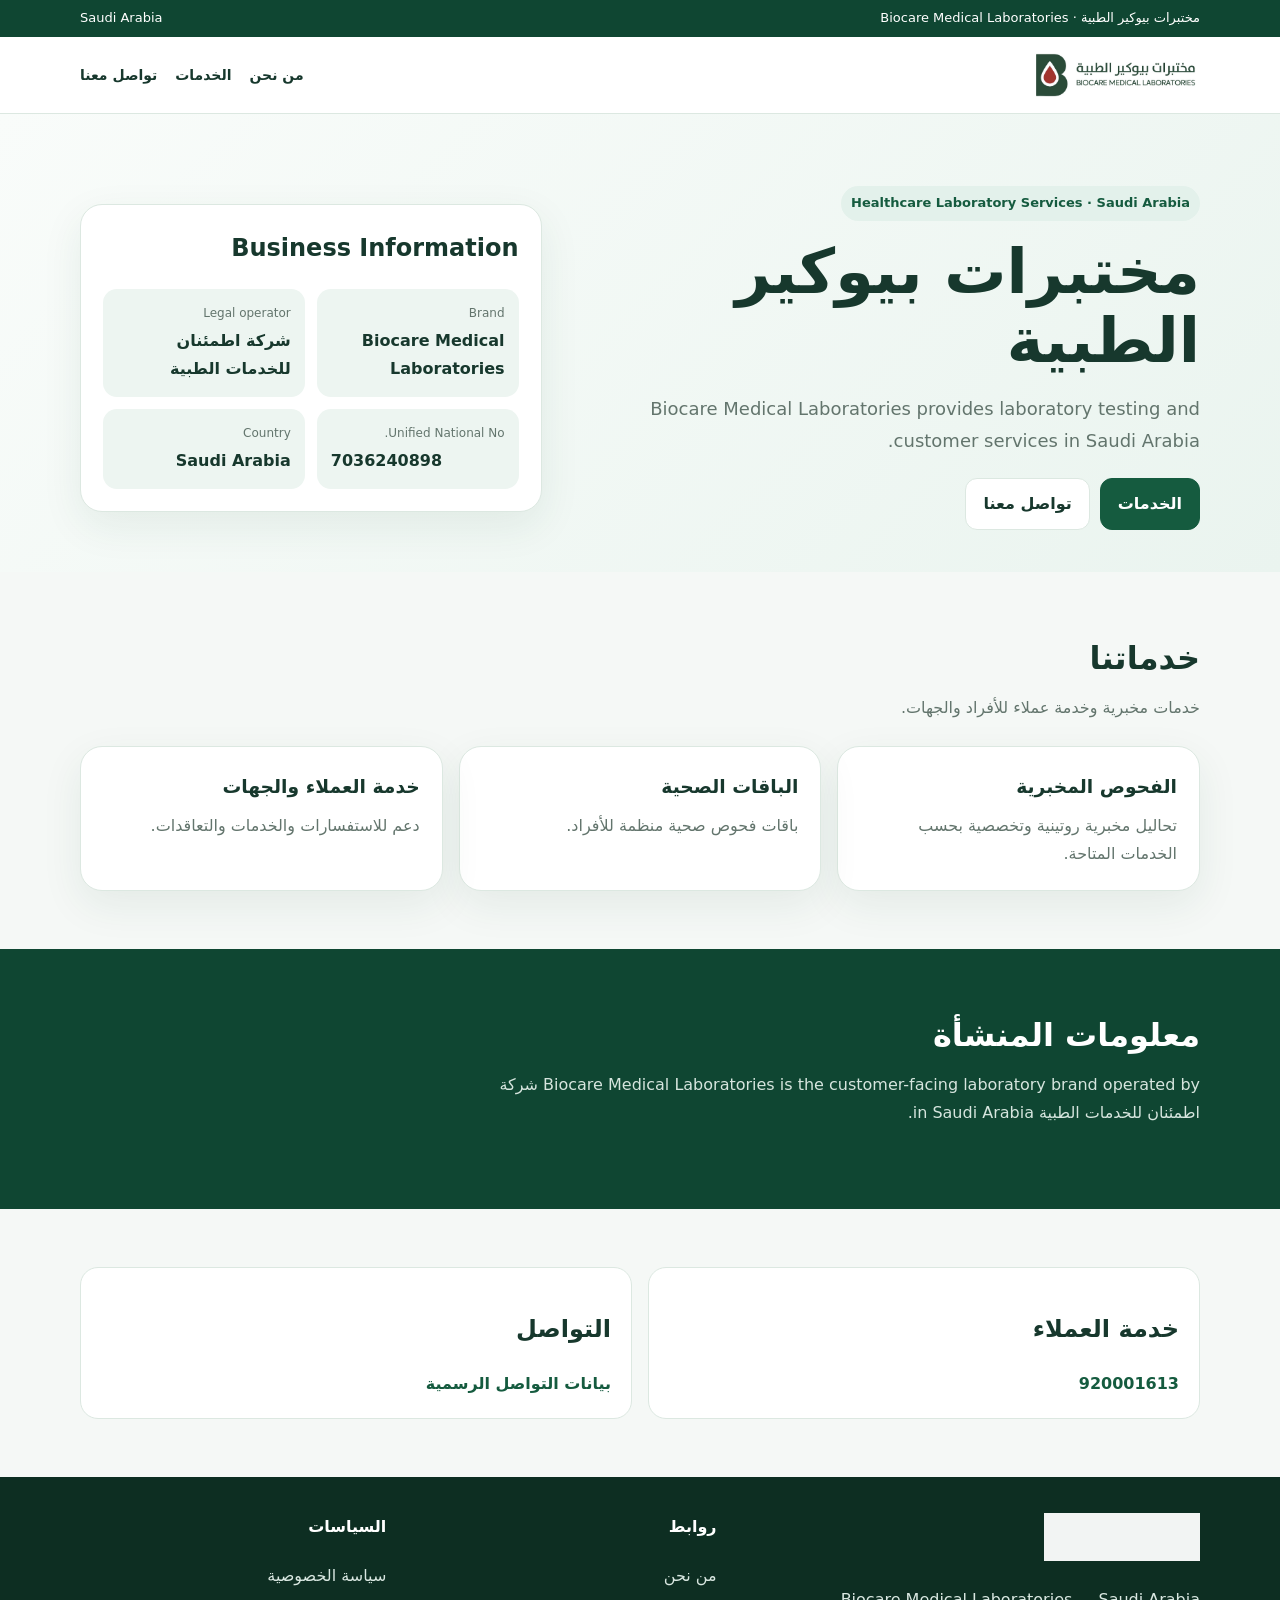
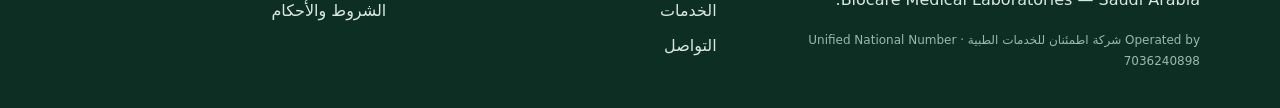
==== index.html @ c6214e81 "chore(web): simplify temporary TikTok verification site" ====
<!doctype html><html lang="ar" dir="rtl"><head><meta charset="utf-8"><meta name="viewport" content="width=device-width,initial-scale=1"><meta name="theme-color" content="#155b3f"><meta name="description" content="الموقع الرسمي لمختبرات بيوكير الطبية في المملكة العربية السعودية."><link rel="icon" type="image/png" sizes="192x192" href="icon-192.png"><link rel="stylesheet" href="corporate.css?v=2"><title>مختبرات بيوكير الطبية | Biocare Medical Laboratories</title></head><body><div class="topbar"><div class="wrap"><span>مختبرات بيوكير الطبية · Biocare Medical Laboratories</span><span>Saudi Arabia</span></div></div>
<header><div class="wrap nav"><a class="brand" href="index.html"><img src="logo-full.png" alt="مختبرات بيوكير الطبية"></a><nav class="links" aria-label="التنقل الرئيسي"><a href="about.html">من نحن</a><a href="services.html">الخدمات</a><a href="contact.html">تواصل معنا</a></nav></div></header>
<main>
<section class="hero"><div class="wrap hero-grid"><div><span class="eyebrow">Healthcare Laboratory Services · Saudi Arabia</span><h1>مختبرات بيوكير الطبية</h1><p>Biocare Medical Laboratories provides laboratory testing and customer services in Saudi Arabia.</p><div style="display:flex;gap:10px;flex-wrap:wrap;margin-top:22px"><a class="btn primary" href="services.html">الخدمات</a><a class="btn" href="contact.html">تواصل معنا</a></div></div>
<aside class="hero-card"><h2>Business Information</h2><div class="facts"><div class="fact"><span>Brand</span><b>Biocare Medical Laboratories</b></div><div class="fact"><span>Legal operator</span><b>شركة اطمئنان للخدمات الطبية</b></div><div class="fact"><span>Unified National No.</span><b dir="ltr">7036240898</b></div><div class="fact"><span>Country</span><b>Saudi Arabia</b></div></div></aside></div></section>
<section><div class="wrap"><div class="section-head"><h2>خدماتنا</h2><p>خدمات مخبرية وخدمة عملاء للأفراد والجهات.</p></div><div class="grid"><article class="card"><h3>الفحوص المخبرية</h3><p>تحاليل مخبرية روتينية وتخصصية بحسب الخدمات المتاحة.</p></article><article class="card"><h3>الباقات الصحية</h3><p>باقات فحوص صحية منظمة للأفراد.</p></article><article class="card"><h3>خدمة العملاء والجهات</h3><p>دعم للاستفسارات والخدمات والتعاقدات.</p></article></div></div></section>
<section class="legal"><div class="wrap"><div class="section-head"><h2>معلومات المنشأة</h2><p>Biocare Medical Laboratories is the customer-facing laboratory brand operated by شركة اطمئنان للخدمات الطبية in Saudi Arabia.</p></div></div></section>
<section><div class="wrap contact-grid"><div class="contact-box"><h2>خدمة العملاء</h2><a href="tel:920001613" dir="ltr">920001613</a></div><div class="contact-box"><h2>التواصل</h2><a href="contact.html">بيانات التواصل الرسمية</a></div></div></section>
</main><footer><div class="wrap footer-grid"><div><img src="logo-full.png" alt="Biocare" style="height:48px;filter:brightness(0) invert(1);opacity:.95"><p>Biocare Medical Laboratories — Saudi Arabia.</p><div class="small">Operated by شركة اطمئنان للخدمات الطبية · Unified National Number 7036240898</div></div><div><h4>روابط</h4><a href="about.html">من نحن</a><a href="services.html">الخدمات</a><a href="contact.html">التواصل</a></div><div><h4>السياسات</h4><a href="privacy.html">سياسة الخصوصية</a><a href="terms.html">الشروط والأحكام</a></div></div></footer></body></html>
---- corporate.css ----
:root{--green:#155b3f;--green2:#0f4632;--red:#c6282e;--ink:#17382d;--muted:#63756d;--bg:#f5f8f6;--line:#dce8e1;--soft:#edf5f1;--white:#fff;--shadow:0 14px 42px rgba(20,72,53,.08)}
*{box-sizing:border-box}html{scroll-behavior:smooth}body{margin:0;background:var(--bg);color:var(--ink);font-family:system-ui,-apple-system,"SF Arabic","Segoe UI",Arial,sans-serif;line-height:1.75}a{color:inherit}img{max-width:100%}
.wrap{width:min(1120px,calc(100% - 32px));margin:auto}.topbar{background:var(--green2);color:#fff;font-size:13px}.topbar .wrap{display:flex;justify-content:space-between;gap:18px;align-items:center;padding:7px 0}.topbar a{text-decoration:none}
header{position:sticky;top:0;z-index:20;background:rgba(255,255,255,.97);backdrop-filter:blur(12px);border-bottom:1px solid var(--line)}.nav{display:flex;align-items:center;gap:22px;min-height:76px}.brand{display:flex;align-items:center;gap:12px;text-decoration:none;margin-left:auto}.brand img{height:52px;width:auto}.links{display:flex;gap:18px;align-items:center}.links a{text-decoration:none;font-weight:700;font-size:14px}.cta,.btn{display:inline-flex;align-items:center;justify-content:center;gap:8px;border-radius:12px;padding:11px 17px;text-decoration:none;font-weight:800;border:1px solid var(--line);background:#fff}.cta,.btn.primary{background:var(--green);color:#fff;border-color:var(--green)}.btn.light{background:var(--soft);border-color:transparent;color:var(--green)}
.hero{padding:72px 0 42px;background:linear-gradient(135deg,#f9fcfa 0%,#eaf4ef 100%)}.hero-grid{display:grid;grid-template-columns:1.15fr .85fr;gap:34px;align-items:center}.eyebrow{display:inline-block;background:#e3f1eb;color:var(--green);padding:6px 10px;border-radius:999px;font-size:13px;font-weight:900}.hero h1{font-size:clamp(34px,5vw,62px);line-height:1.12;margin:16px 0}.hero p{font-size:18px;color:var(--muted);max-width:700px}.hero-card,.card{background:#fff;border:1px solid var(--line);border-radius:22px;padding:22px;box-shadow:var(--shadow)}.hero-card h2{margin-top:0}.facts{display:grid;grid-template-columns:1fr 1fr;gap:12px}.fact{background:var(--soft);border-radius:14px;padding:14px}.fact span{display:block;color:var(--muted);font-size:12px}.fact b{display:block;margin-top:3px}
section{padding:58px 0}.section-head{max-width:720px;margin-bottom:24px}.section-head h2{font-size:32px;margin:0 0 8px}.section-head p{color:var(--muted);margin:0}.grid{display:grid;grid-template-columns:repeat(3,1fr);gap:16px}.card h3{margin:2px 0 8px}.card p{margin:0;color:var(--muted)}.icon{width:42px;height:42px;border-radius:12px;background:var(--soft);display:grid;place-items:center;color:var(--green);font-weight:900;margin-bottom:12px}
.branch-grid{display:grid;grid-template-columns:repeat(2,1fr);gap:14px}.branch{background:#fff;border:1px solid var(--line);border-radius:16px;padding:18px}.branch h3{margin:0 0 4px}.branch p{margin:0;color:var(--muted)}.notice{background:#fff7e8;border:1px solid #efdfba;border-radius:16px;padding:15px}
.legal{background:var(--green2);color:#fff}.legal .card{box-shadow:none}.legal .section-head p{color:#d6e5de}.legal-grid{display:grid;grid-template-columns:1fr 1fr;gap:18px}.legal-card{background:rgba(255,255,255,.08);border:1px solid rgba(255,255,255,.18);border-radius:18px;padding:20px}.legal-card span{display:block;color:#cce0d7;font-size:13px}.legal-card b{font-size:18px}
footer{background:#0d2e22;color:#d9e7e1;padding:36px 0}.footer-grid{display:grid;grid-template-columns:1.2fr .8fr .8fr;gap:24px}.footer-grid h4{color:#fff;margin-top:0}.footer-grid a{display:block;color:#d9e7e1;text-decoration:none;margin:7px 0}.small{font-size:12px;color:#9db8ad}.page-hero{padding:50px 0 28px;background:#eef6f2}.page-hero h1{margin:0 0 10px;font-size:40px}.content{max-width:860px}.content h2{margin-top:34px}.content p,.content li{color:#435b51}.contact-grid{display:grid;grid-template-columns:1fr 1fr;gap:16px}.contact-box{background:#fff;border:1px solid var(--line);border-radius:18px;padding:20px}.contact-box a{text-decoration:none;font-weight:800;color:var(--green)}
@media(max-width:820px){.links{display:none}.nav{min-height:68px}.brand img{height:44px}.hero{padding-top:42px}.hero-grid,.legal-grid,.footer-grid,.contact-grid{grid-template-columns:1fr}.grid{grid-template-columns:1fr}.branch-grid{grid-template-columns:1fr}.facts{grid-template-columns:1fr 1fr}.topbar .wrap{display:block;text-align:center}.topbar .wrap span:last-child{display:none}}
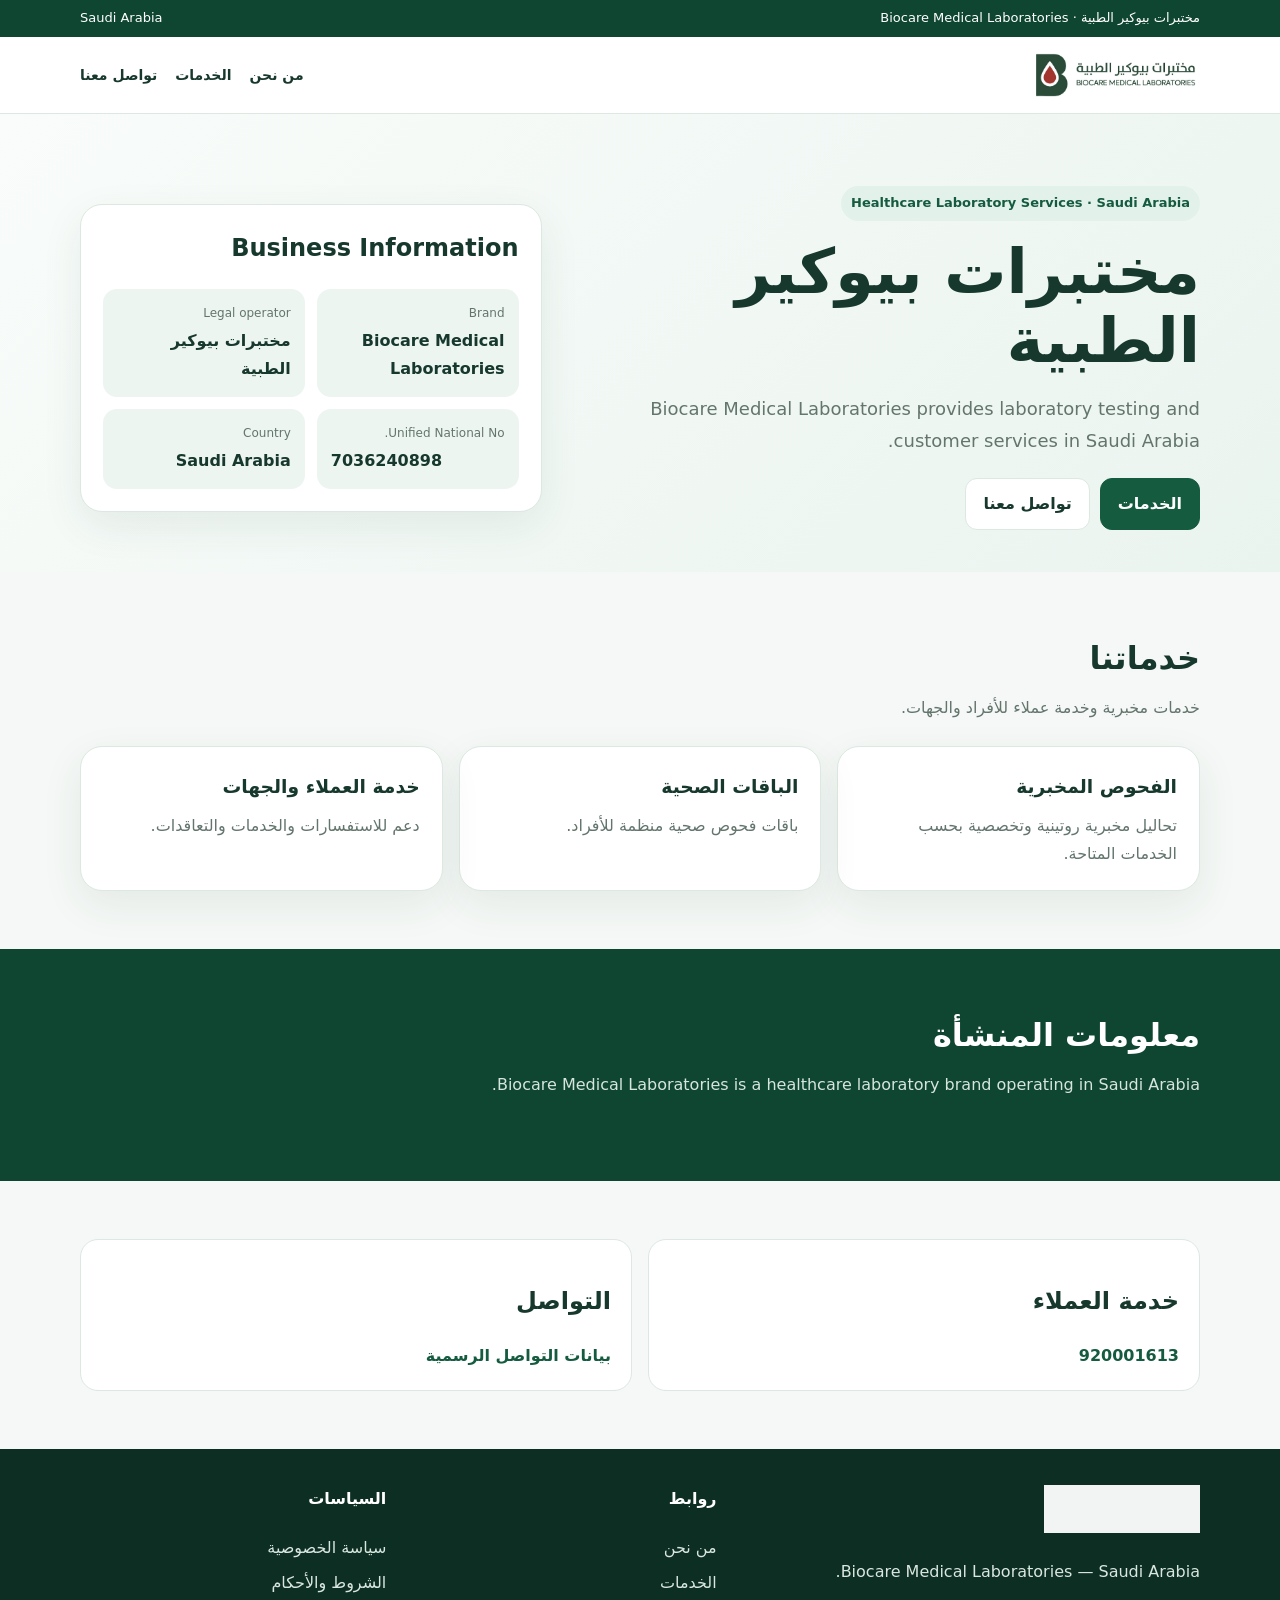
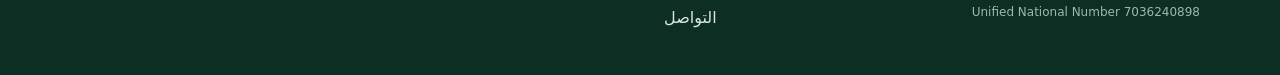
==== commit 179e4605: "chore(web): remove parent company name from index.html" ====
--- a/index.html
+++ b/index.html
@@ -2,8 +2,8 @@
 <header><div class="wrap nav"><a class="brand" href="index.html"><img src="logo-full.png" alt="مختبرات بيوكير الطبية"></a><nav class="links" aria-label="التنقل الرئيسي"><a href="about.html">من نحن</a><a href="services.html">الخدمات</a><a href="contact.html">تواصل معنا</a></nav></div></header>
 <main>
 <section class="hero"><div class="wrap hero-grid"><div><span class="eyebrow">Healthcare Laboratory Services · Saudi Arabia</span><h1>مختبرات بيوكير الطبية</h1><p>Biocare Medical Laboratories provides laboratory testing and customer services in Saudi Arabia.</p><div style="display:flex;gap:10px;flex-wrap:wrap;margin-top:22px"><a class="btn primary" href="services.html">الخدمات</a><a class="btn" href="contact.html">تواصل معنا</a></div></div>
-<aside class="hero-card"><h2>Business Information</h2><div class="facts"><div class="fact"><span>Brand</span><b>Biocare Medical Laboratories</b></div><div class="fact"><span>Legal operator</span><b>شركة اطمئنان للخدمات الطبية</b></div><div class="fact"><span>Unified National No.</span><b dir="ltr">7036240898</b></div><div class="fact"><span>Country</span><b>Saudi Arabia</b></div></div></aside></div></section>
+<aside class="hero-card"><h2>Business Information</h2><div class="facts"><div class="fact"><span>Brand</span><b>Biocare Medical Laboratories</b></div><div class="fact"><span>Legal operator</span><b>مختبرات بيوكير الطبية</b></div><div class="fact"><span>Unified National No.</span><b dir="ltr">7036240898</b></div><div class="fact"><span>Country</span><b>Saudi Arabia</b></div></div></aside></div></section>
 <section><div class="wrap"><div class="section-head"><h2>خدماتنا</h2><p>خدمات مخبرية وخدمة عملاء للأفراد والجهات.</p></div><div class="grid"><article class="card"><h3>الفحوص المخبرية</h3><p>تحاليل مخبرية روتينية وتخصصية بحسب الخدمات المتاحة.</p></article><article class="card"><h3>الباقات الصحية</h3><p>باقات فحوص صحية منظمة للأفراد.</p></article><article class="card"><h3>خدمة العملاء والجهات</h3><p>دعم للاستفسارات والخدمات والتعاقدات.</p></article></div></div></section>
-<section class="legal"><div class="wrap"><div class="section-head"><h2>معلومات المنشأة</h2><p>Biocare Medical Laboratories is the customer-facing laboratory brand operated by شركة اطمئنان للخدمات الطبية in Saudi Arabia.</p></div></div></section>
+<section class="legal"><div class="wrap"><div class="section-head"><h2>معلومات المنشأة</h2><p>Biocare Medical Laboratories is a healthcare laboratory brand operating in Saudi Arabia.</p></div></div></section>
 <section><div class="wrap contact-grid"><div class="contact-box"><h2>خدمة العملاء</h2><a href="tel:920001613" dir="ltr">920001613</a></div><div class="contact-box"><h2>التواصل</h2><a href="contact.html">بيانات التواصل الرسمية</a></div></div></section>
-</main><footer><div class="wrap footer-grid"><div><img src="logo-full.png" alt="Biocare" style="height:48px;filter:brightness(0) invert(1);opacity:.95"><p>Biocare Medical Laboratories — Saudi Arabia.</p><div class="small">Operated by شركة اطمئنان للخدمات الطبية · Unified National Number 7036240898</div></div><div><h4>روابط</h4><a href="about.html">من نحن</a><a href="services.html">الخدمات</a><a href="contact.html">التواصل</a></div><div><h4>السياسات</h4><a href="privacy.html">سياسة الخصوصية</a><a href="terms.html">الشروط والأحكام</a></div></div></footer></body></html>+</main><footer><div class="wrap footer-grid"><div><img src="logo-full.png" alt="Biocare" style="height:48px;filter:brightness(0) invert(1);opacity:.95"><p>Biocare Medical Laboratories — Saudi Arabia.</p><div class="small">Unified National Number 7036240898</div></div><div><h4>روابط</h4><a href="about.html">من نحن</a><a href="services.html">الخدمات</a><a href="contact.html">التواصل</a></div><div><h4>السياسات</h4><a href="privacy.html">سياسة الخصوصية</a><a href="terms.html">الشروط والأحكام</a></div></div></footer></body></html>
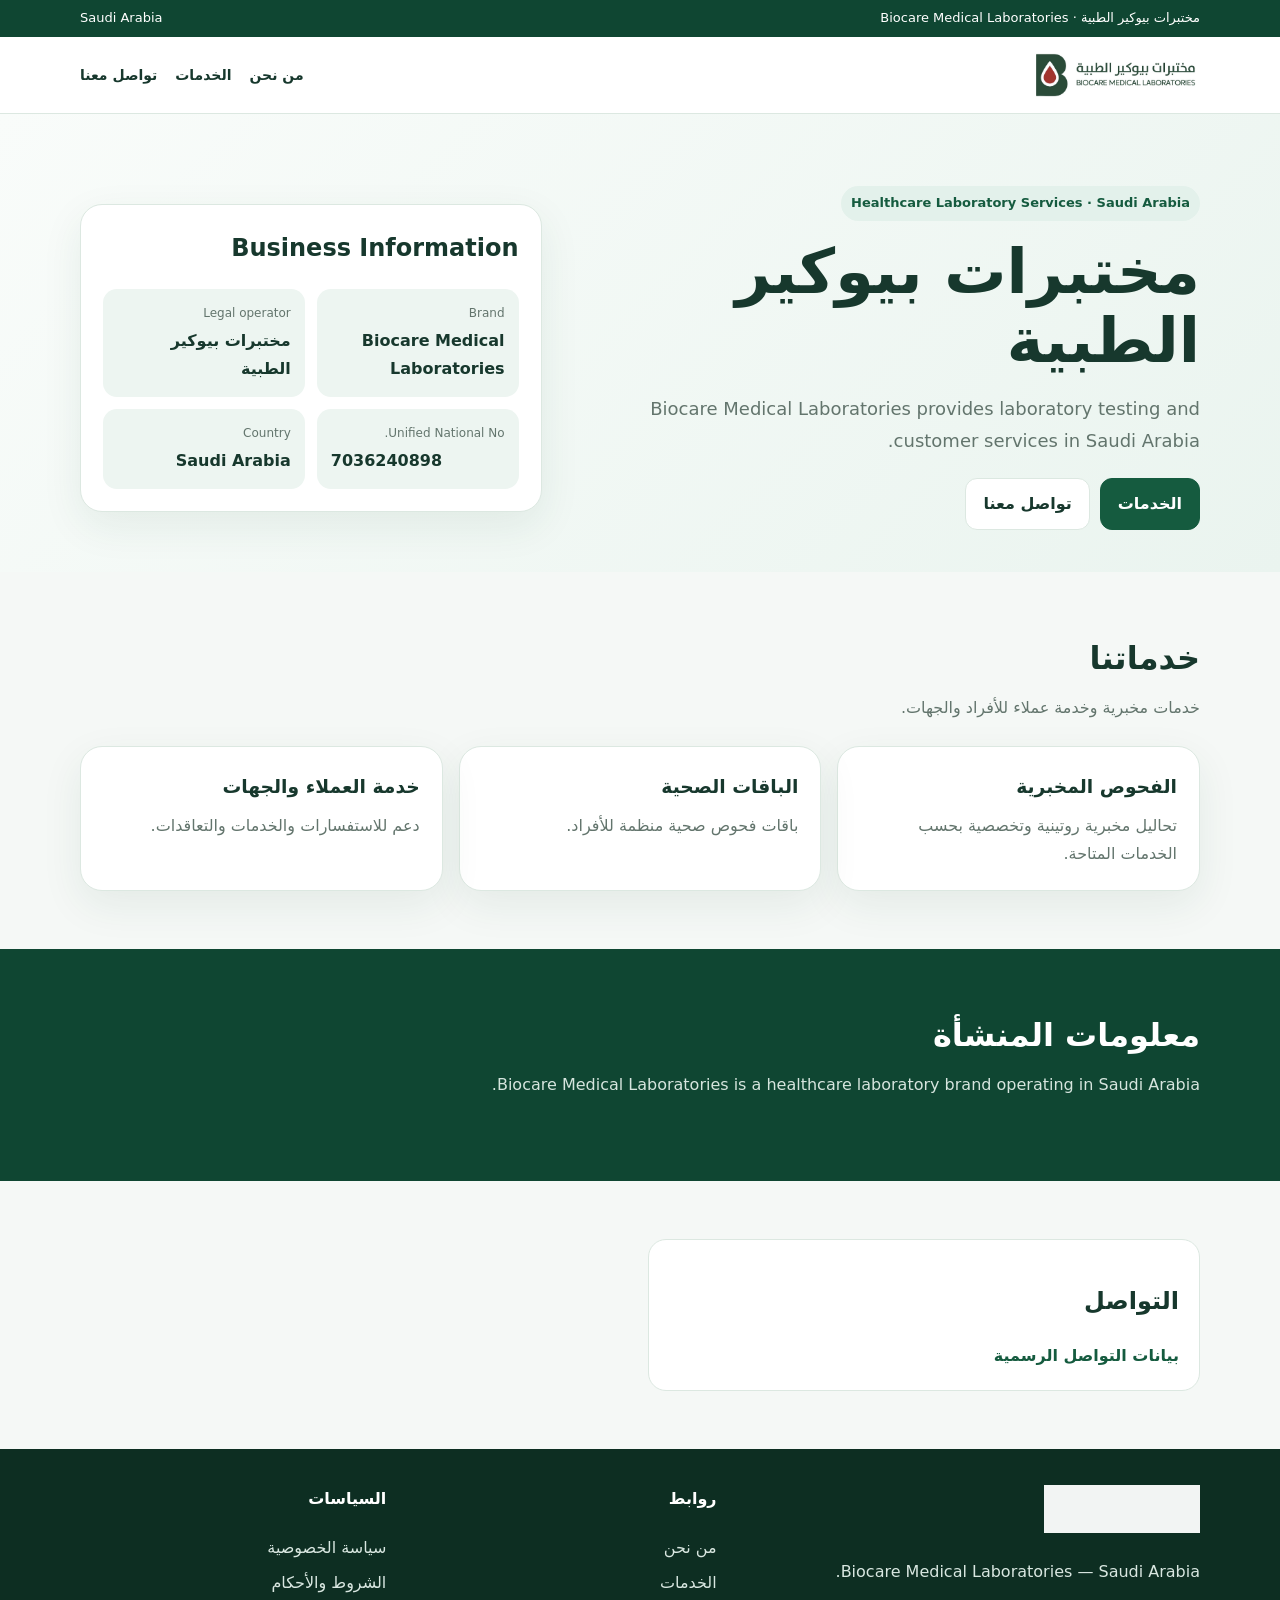
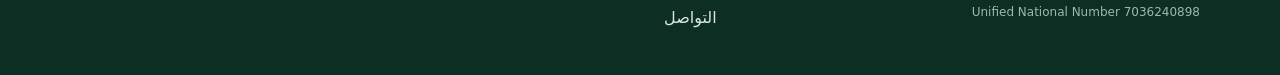
==== commit 2b5f6642: "chore(web): remove customer service number from index.html" ====
--- a/index.html
+++ b/index.html
@@ -5,5 +5,5 @@
 <aside class="hero-card"><h2>Business Information</h2><div class="facts"><div class="fact"><span>Brand</span><b>Biocare Medical Laboratories</b></div><div class="fact"><span>Legal operator</span><b>مختبرات بيوكير الطبية</b></div><div class="fact"><span>Unified National No.</span><b dir="ltr">7036240898</b></div><div class="fact"><span>Country</span><b>Saudi Arabia</b></div></div></aside></div></section>
 <section><div class="wrap"><div class="section-head"><h2>خدماتنا</h2><p>خدمات مخبرية وخدمة عملاء للأفراد والجهات.</p></div><div class="grid"><article class="card"><h3>الفحوص المخبرية</h3><p>تحاليل مخبرية روتينية وتخصصية بحسب الخدمات المتاحة.</p></article><article class="card"><h3>الباقات الصحية</h3><p>باقات فحوص صحية منظمة للأفراد.</p></article><article class="card"><h3>خدمة العملاء والجهات</h3><p>دعم للاستفسارات والخدمات والتعاقدات.</p></article></div></div></section>
 <section class="legal"><div class="wrap"><div class="section-head"><h2>معلومات المنشأة</h2><p>Biocare Medical Laboratories is a healthcare laboratory brand operating in Saudi Arabia.</p></div></div></section>
-<section><div class="wrap contact-grid"><div class="contact-box"><h2>خدمة العملاء</h2><a href="tel:920001613" dir="ltr">920001613</a></div><div class="contact-box"><h2>التواصل</h2><a href="contact.html">بيانات التواصل الرسمية</a></div></div></section>
+<section><div class="wrap contact-grid"><div class="contact-box"><h2>التواصل</h2><a href="contact.html">بيانات التواصل الرسمية</a></div></div></section>
 </main><footer><div class="wrap footer-grid"><div><img src="logo-full.png" alt="Biocare" style="height:48px;filter:brightness(0) invert(1);opacity:.95"><p>Biocare Medical Laboratories — Saudi Arabia.</p><div class="small">Unified National Number 7036240898</div></div><div><h4>روابط</h4><a href="about.html">من نحن</a><a href="services.html">الخدمات</a><a href="contact.html">التواصل</a></div><div><h4>السياسات</h4><a href="privacy.html">سياسة الخصوصية</a><a href="terms.html">الشروط والأحكام</a></div></div></footer></body></html>
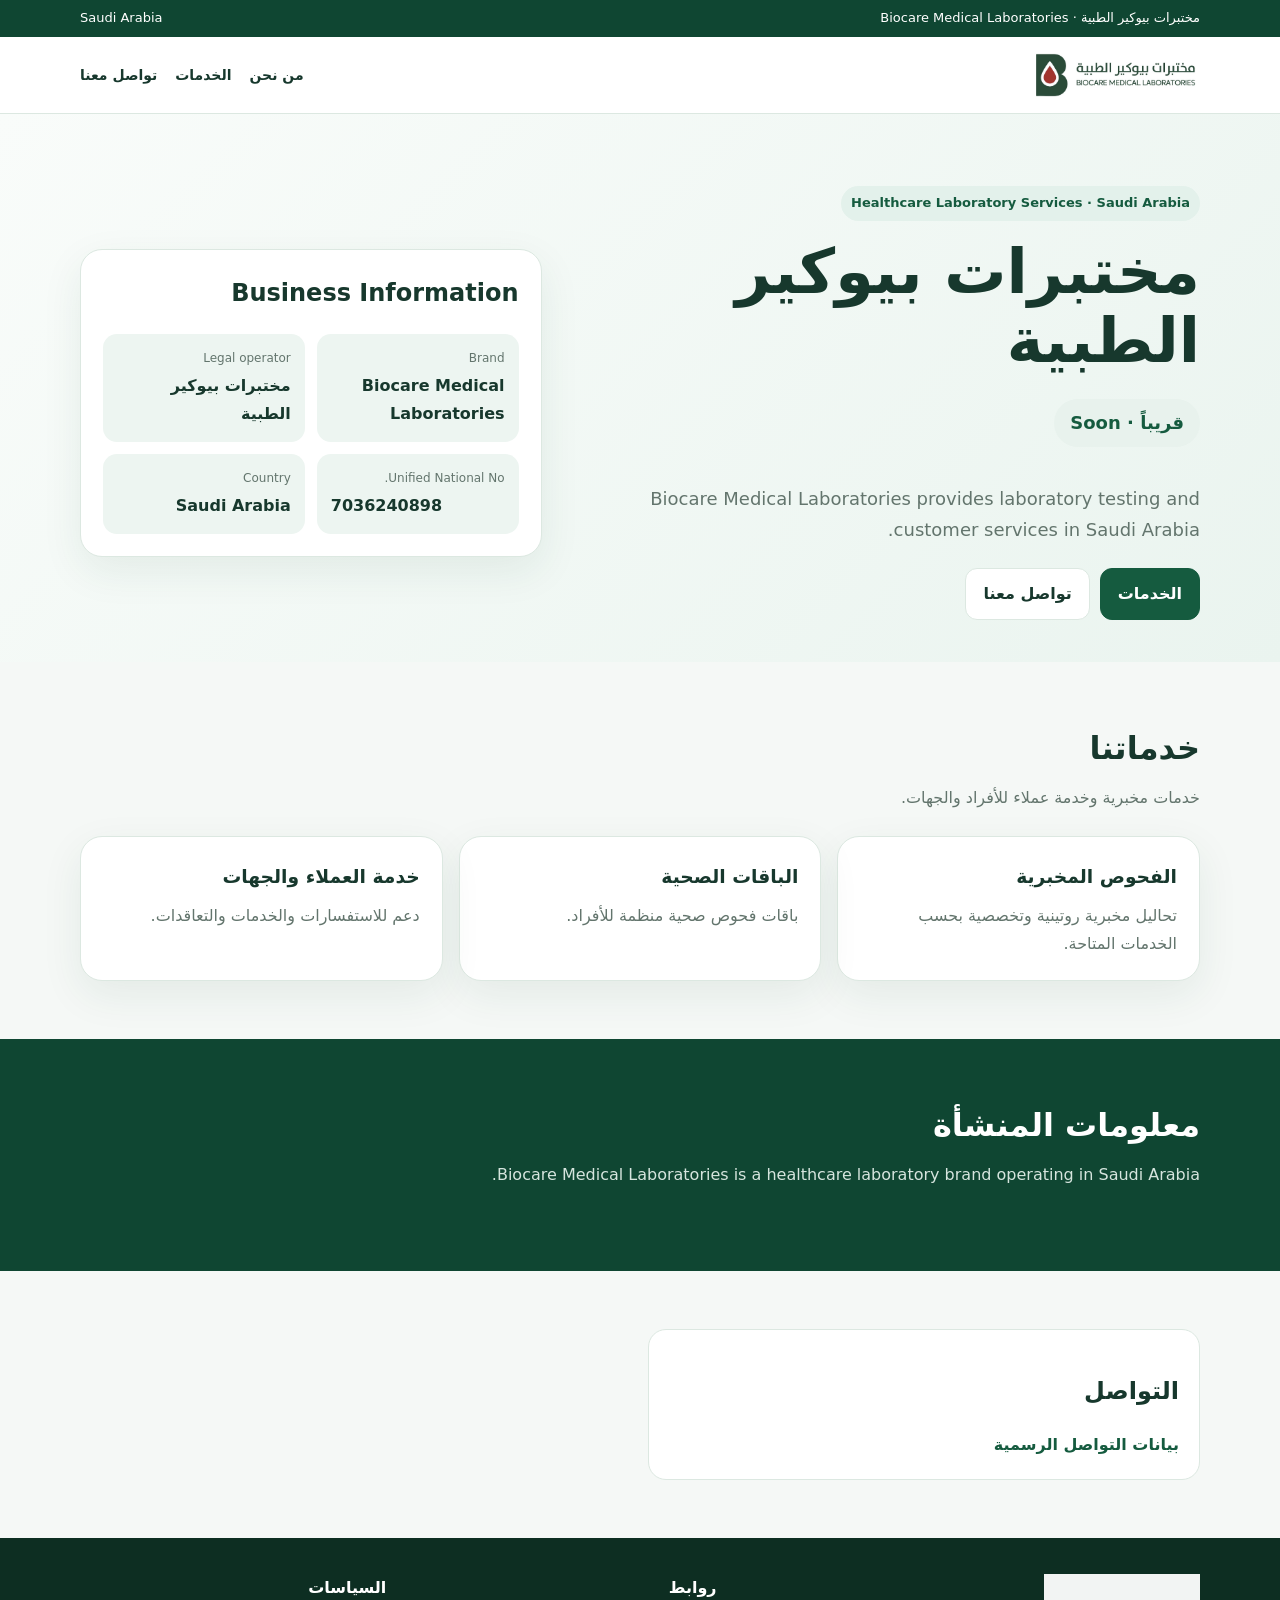
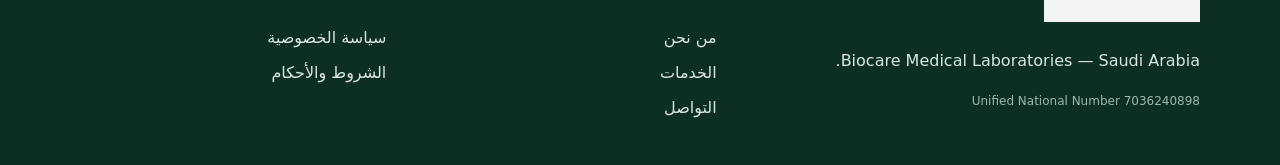
==== commit f6a33ec5: "chore(web): add coming soon label" ====
--- a/index.html
+++ b/index.html
@@ -1,7 +1,7 @@
 <!doctype html><html lang="ar" dir="rtl"><head><meta charset="utf-8"><meta name="viewport" content="width=device-width,initial-scale=1"><meta name="theme-color" content="#155b3f"><meta name="description" content="الموقع الرسمي لمختبرات بيوكير الطبية في المملكة العربية السعودية."><link rel="icon" type="image/png" sizes="192x192" href="icon-192.png"><link rel="stylesheet" href="corporate.css?v=2"><title>مختبرات بيوكير الطبية | Biocare Medical Laboratories</title></head><body><div class="topbar"><div class="wrap"><span>مختبرات بيوكير الطبية · Biocare Medical Laboratories</span><span>Saudi Arabia</span></div></div>
 <header><div class="wrap nav"><a class="brand" href="index.html"><img src="logo-full.png" alt="مختبرات بيوكير الطبية"></a><nav class="links" aria-label="التنقل الرئيسي"><a href="about.html">من نحن</a><a href="services.html">الخدمات</a><a href="contact.html">تواصل معنا</a></nav></div></header>
 <main>
-<section class="hero"><div class="wrap hero-grid"><div><span class="eyebrow">Healthcare Laboratory Services · Saudi Arabia</span><h1>مختبرات بيوكير الطبية</h1><p>Biocare Medical Laboratories provides laboratory testing and customer services in Saudi Arabia.</p><div style="display:flex;gap:10px;flex-wrap:wrap;margin-top:22px"><a class="btn primary" href="services.html">الخدمات</a><a class="btn" href="contact.html">تواصل معنا</a></div></div>
+<section class="hero"><div class="wrap hero-grid"><div><span class="eyebrow">Healthcare Laboratory Services · Saudi Arabia</span><h1>مختبرات بيوكير الطبية</h1><div style="display:inline-block;margin:8px 0 18px;padding:8px 16px;border-radius:999px;background:#e8f2ed;color:#155b3f;font-weight:800;font-size:18px">قريباً · Soon</div><p>Biocare Medical Laboratories provides laboratory testing and customer services in Saudi Arabia.</p><div style="display:flex;gap:10px;flex-wrap:wrap;margin-top:22px"><a class="btn primary" href="services.html">الخدمات</a><a class="btn" href="contact.html">تواصل معنا</a></div></div>
 <aside class="hero-card"><h2>Business Information</h2><div class="facts"><div class="fact"><span>Brand</span><b>Biocare Medical Laboratories</b></div><div class="fact"><span>Legal operator</span><b>مختبرات بيوكير الطبية</b></div><div class="fact"><span>Unified National No.</span><b dir="ltr">7036240898</b></div><div class="fact"><span>Country</span><b>Saudi Arabia</b></div></div></aside></div></section>
 <section><div class="wrap"><div class="section-head"><h2>خدماتنا</h2><p>خدمات مخبرية وخدمة عملاء للأفراد والجهات.</p></div><div class="grid"><article class="card"><h3>الفحوص المخبرية</h3><p>تحاليل مخبرية روتينية وتخصصية بحسب الخدمات المتاحة.</p></article><article class="card"><h3>الباقات الصحية</h3><p>باقات فحوص صحية منظمة للأفراد.</p></article><article class="card"><h3>خدمة العملاء والجهات</h3><p>دعم للاستفسارات والخدمات والتعاقدات.</p></article></div></div></section>
 <section class="legal"><div class="wrap"><div class="section-head"><h2>معلومات المنشأة</h2><p>Biocare Medical Laboratories is a healthcare laboratory brand operating in Saudi Arabia.</p></div></div></section>
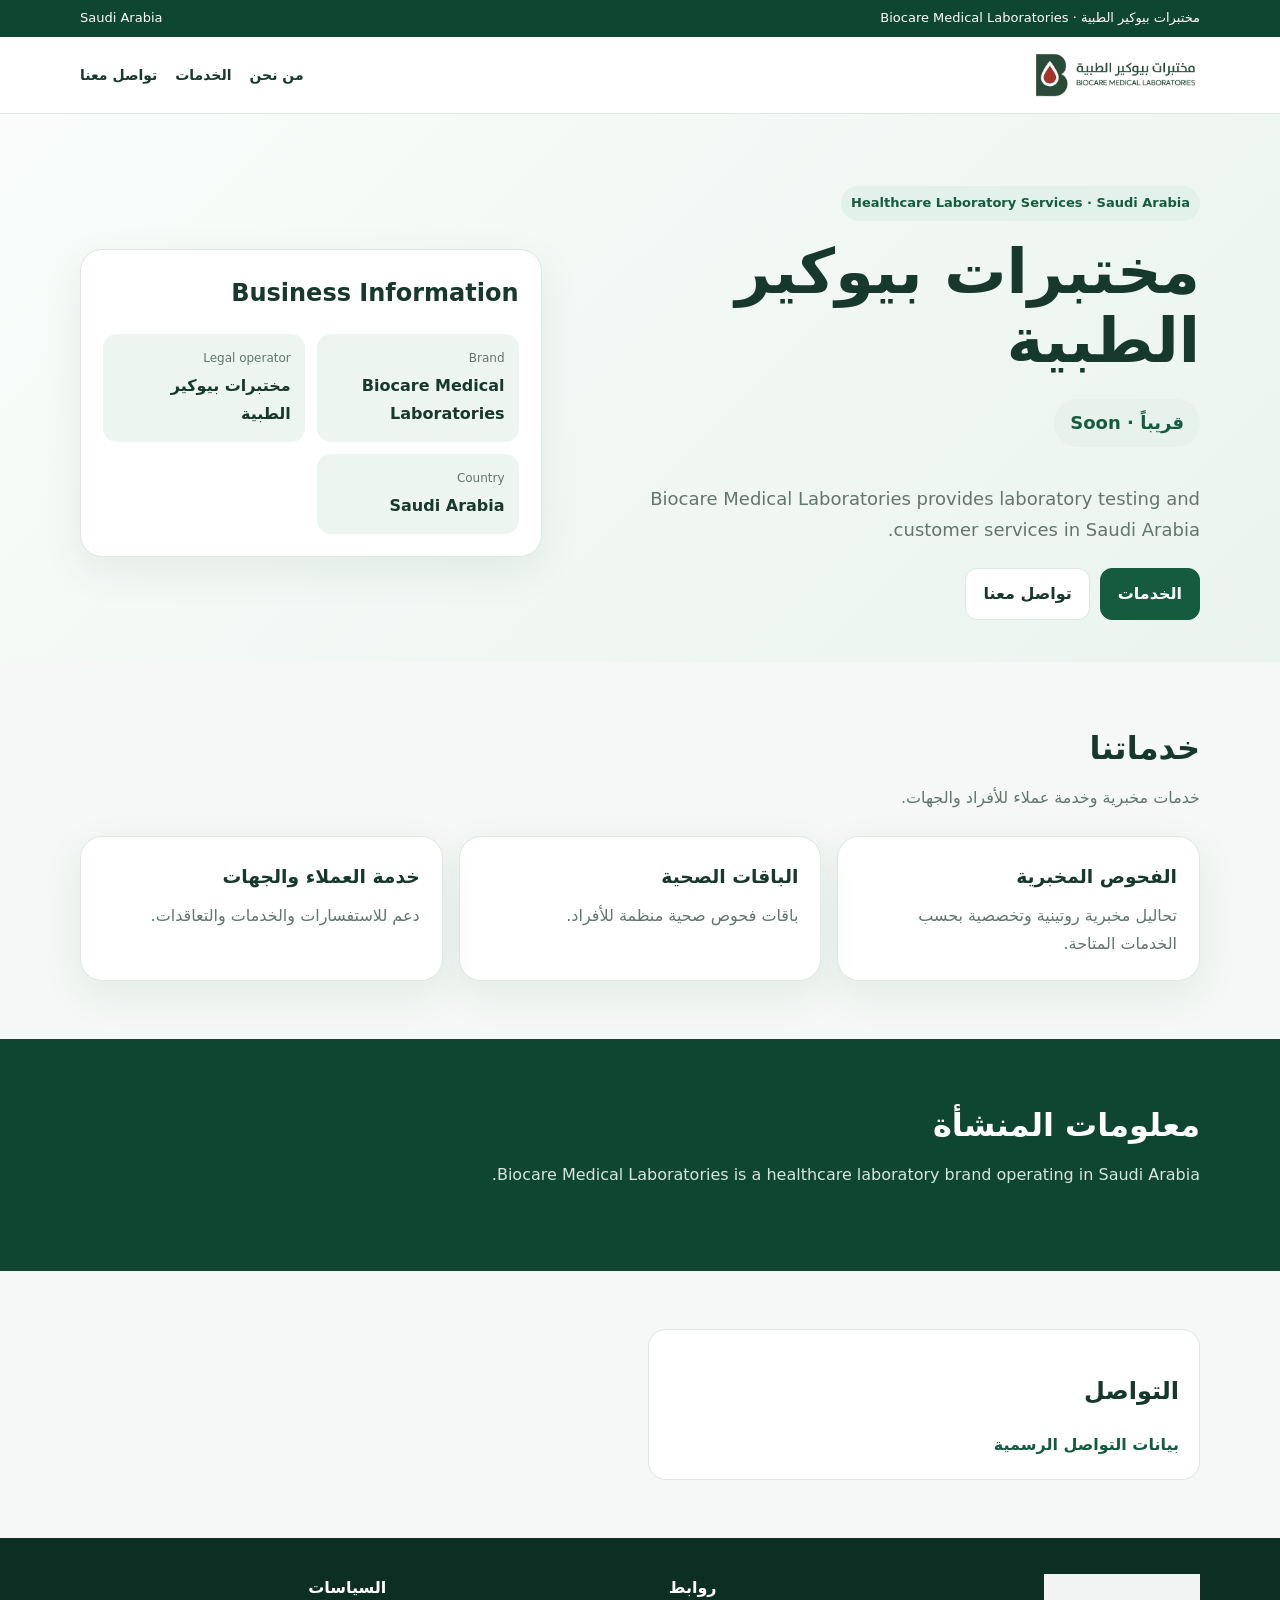
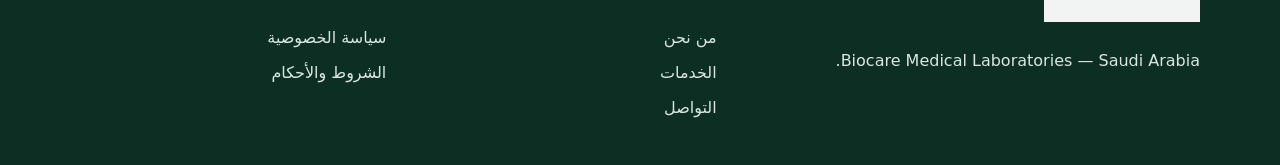
==== commit 5de86431: "chore(web): remove unified national number from index.html" ====
--- a/index.html
+++ b/index.html
@@ -2,8 +2,8 @@
 <header><div class="wrap nav"><a class="brand" href="index.html"><img src="logo-full.png" alt="مختبرات بيوكير الطبية"></a><nav class="links" aria-label="التنقل الرئيسي"><a href="about.html">من نحن</a><a href="services.html">الخدمات</a><a href="contact.html">تواصل معنا</a></nav></div></header>
 <main>
 <section class="hero"><div class="wrap hero-grid"><div><span class="eyebrow">Healthcare Laboratory Services · Saudi Arabia</span><h1>مختبرات بيوكير الطبية</h1><div style="display:inline-block;margin:8px 0 18px;padding:8px 16px;border-radius:999px;background:#e8f2ed;color:#155b3f;font-weight:800;font-size:18px">قريباً · Soon</div><p>Biocare Medical Laboratories provides laboratory testing and customer services in Saudi Arabia.</p><div style="display:flex;gap:10px;flex-wrap:wrap;margin-top:22px"><a class="btn primary" href="services.html">الخدمات</a><a class="btn" href="contact.html">تواصل معنا</a></div></div>
-<aside class="hero-card"><h2>Business Information</h2><div class="facts"><div class="fact"><span>Brand</span><b>Biocare Medical Laboratories</b></div><div class="fact"><span>Legal operator</span><b>مختبرات بيوكير الطبية</b></div><div class="fact"><span>Unified National No.</span><b dir="ltr">7036240898</b></div><div class="fact"><span>Country</span><b>Saudi Arabia</b></div></div></aside></div></section>
+<aside class="hero-card"><h2>Business Information</h2><div class="facts"><div class="fact"><span>Brand</span><b>Biocare Medical Laboratories</b></div><div class="fact"><span>Legal operator</span><b>مختبرات بيوكير الطبية</b></div><div class="fact"><span>Country</span><b>Saudi Arabia</b></div></div></aside></div></section>
 <section><div class="wrap"><div class="section-head"><h2>خدماتنا</h2><p>خدمات مخبرية وخدمة عملاء للأفراد والجهات.</p></div><div class="grid"><article class="card"><h3>الفحوص المخبرية</h3><p>تحاليل مخبرية روتينية وتخصصية بحسب الخدمات المتاحة.</p></article><article class="card"><h3>الباقات الصحية</h3><p>باقات فحوص صحية منظمة للأفراد.</p></article><article class="card"><h3>خدمة العملاء والجهات</h3><p>دعم للاستفسارات والخدمات والتعاقدات.</p></article></div></div></section>
 <section class="legal"><div class="wrap"><div class="section-head"><h2>معلومات المنشأة</h2><p>Biocare Medical Laboratories is a healthcare laboratory brand operating in Saudi Arabia.</p></div></div></section>
 <section><div class="wrap contact-grid"><div class="contact-box"><h2>التواصل</h2><a href="contact.html">بيانات التواصل الرسمية</a></div></div></section>
-</main><footer><div class="wrap footer-grid"><div><img src="logo-full.png" alt="Biocare" style="height:48px;filter:brightness(0) invert(1);opacity:.95"><p>Biocare Medical Laboratories — Saudi Arabia.</p><div class="small">Unified National Number 7036240898</div></div><div><h4>روابط</h4><a href="about.html">من نحن</a><a href="services.html">الخدمات</a><a href="contact.html">التواصل</a></div><div><h4>السياسات</h4><a href="privacy.html">سياسة الخصوصية</a><a href="terms.html">الشروط والأحكام</a></div></div></footer></body></html>+</main><footer><div class="wrap footer-grid"><div><img src="logo-full.png" alt="Biocare" style="height:48px;filter:brightness(0) invert(1);opacity:.95"><p>Biocare Medical Laboratories — Saudi Arabia.</p></div><div><h4>روابط</h4><a href="about.html">من نحن</a><a href="services.html">الخدمات</a><a href="contact.html">التواصل</a></div><div><h4>السياسات</h4><a href="privacy.html">سياسة الخصوصية</a><a href="terms.html">الشروط والأحكام</a></div></div></footer></body></html>
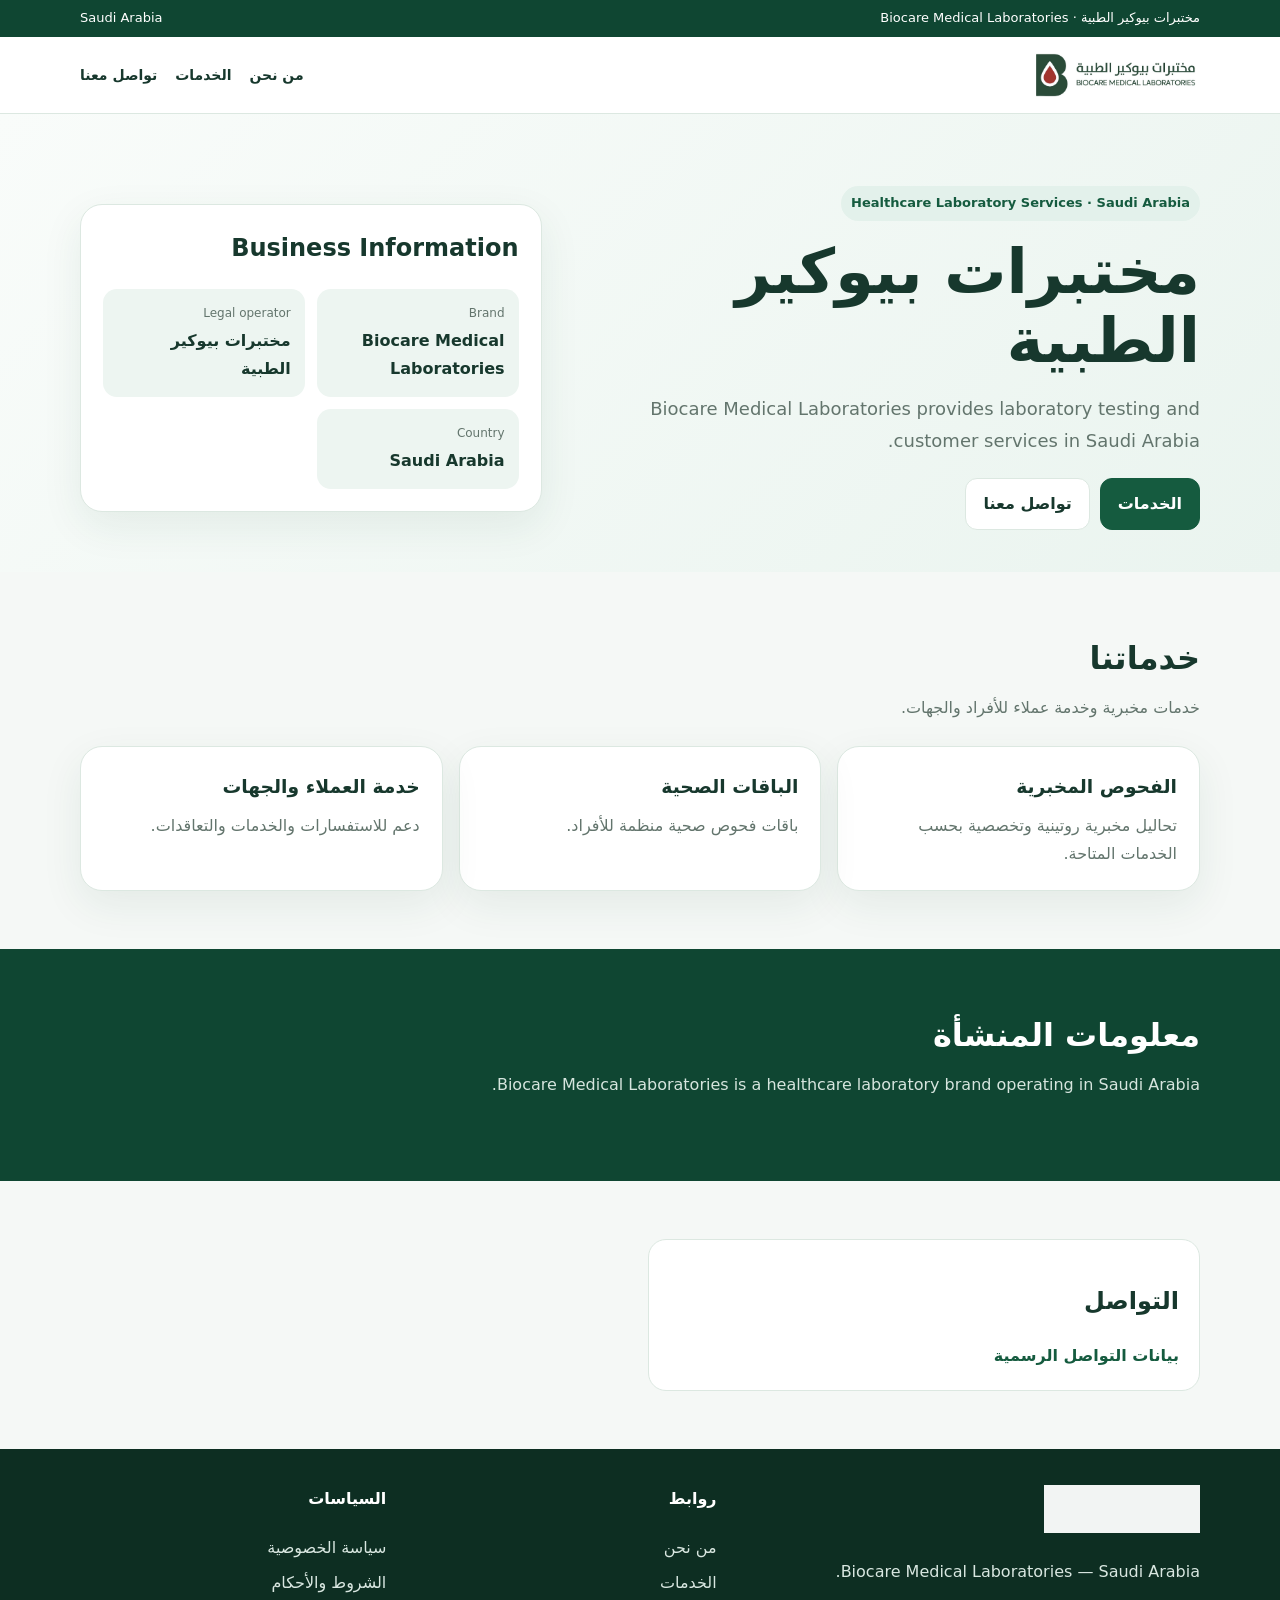
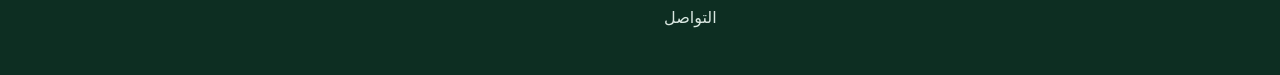
==== commit 3b5c589a: "fix(web): remove coming-soon placeholder before TikTok review" ====
--- a/index.html
+++ b/index.html
@@ -1,7 +1,7 @@
 <!doctype html><html lang="ar" dir="rtl"><head><meta charset="utf-8"><meta name="viewport" content="width=device-width,initial-scale=1"><meta name="theme-color" content="#155b3f"><meta name="description" content="الموقع الرسمي لمختبرات بيوكير الطبية في المملكة العربية السعودية."><link rel="icon" type="image/png" sizes="192x192" href="icon-192.png"><link rel="stylesheet" href="corporate.css?v=2"><title>مختبرات بيوكير الطبية | Biocare Medical Laboratories</title></head><body><div class="topbar"><div class="wrap"><span>مختبرات بيوكير الطبية · Biocare Medical Laboratories</span><span>Saudi Arabia</span></div></div>
 <header><div class="wrap nav"><a class="brand" href="index.html"><img src="logo-full.png" alt="مختبرات بيوكير الطبية"></a><nav class="links" aria-label="التنقل الرئيسي"><a href="about.html">من نحن</a><a href="services.html">الخدمات</a><a href="contact.html">تواصل معنا</a></nav></div></header>
 <main>
-<section class="hero"><div class="wrap hero-grid"><div><span class="eyebrow">Healthcare Laboratory Services · Saudi Arabia</span><h1>مختبرات بيوكير الطبية</h1><div style="display:inline-block;margin:8px 0 18px;padding:8px 16px;border-radius:999px;background:#e8f2ed;color:#155b3f;font-weight:800;font-size:18px">قريباً · Soon</div><p>Biocare Medical Laboratories provides laboratory testing and customer services in Saudi Arabia.</p><div style="display:flex;gap:10px;flex-wrap:wrap;margin-top:22px"><a class="btn primary" href="services.html">الخدمات</a><a class="btn" href="contact.html">تواصل معنا</a></div></div>
+<section class="hero"><div class="wrap hero-grid"><div><span class="eyebrow">Healthcare Laboratory Services · Saudi Arabia</span><h1>مختبرات بيوكير الطبية</h1><p>Biocare Medical Laboratories provides laboratory testing and customer services in Saudi Arabia.</p><div style="display:flex;gap:10px;flex-wrap:wrap;margin-top:22px"><a class="btn primary" href="services.html">الخدمات</a><a class="btn" href="contact.html">تواصل معنا</a></div></div>
 <aside class="hero-card"><h2>Business Information</h2><div class="facts"><div class="fact"><span>Brand</span><b>Biocare Medical Laboratories</b></div><div class="fact"><span>Legal operator</span><b>مختبرات بيوكير الطبية</b></div><div class="fact"><span>Country</span><b>Saudi Arabia</b></div></div></aside></div></section>
 <section><div class="wrap"><div class="section-head"><h2>خدماتنا</h2><p>خدمات مخبرية وخدمة عملاء للأفراد والجهات.</p></div><div class="grid"><article class="card"><h3>الفحوص المخبرية</h3><p>تحاليل مخبرية روتينية وتخصصية بحسب الخدمات المتاحة.</p></article><article class="card"><h3>الباقات الصحية</h3><p>باقات فحوص صحية منظمة للأفراد.</p></article><article class="card"><h3>خدمة العملاء والجهات</h3><p>دعم للاستفسارات والخدمات والتعاقدات.</p></article></div></div></section>
 <section class="legal"><div class="wrap"><div class="section-head"><h2>معلومات المنشأة</h2><p>Biocare Medical Laboratories is a healthcare laboratory brand operating in Saudi Arabia.</p></div></div></section>
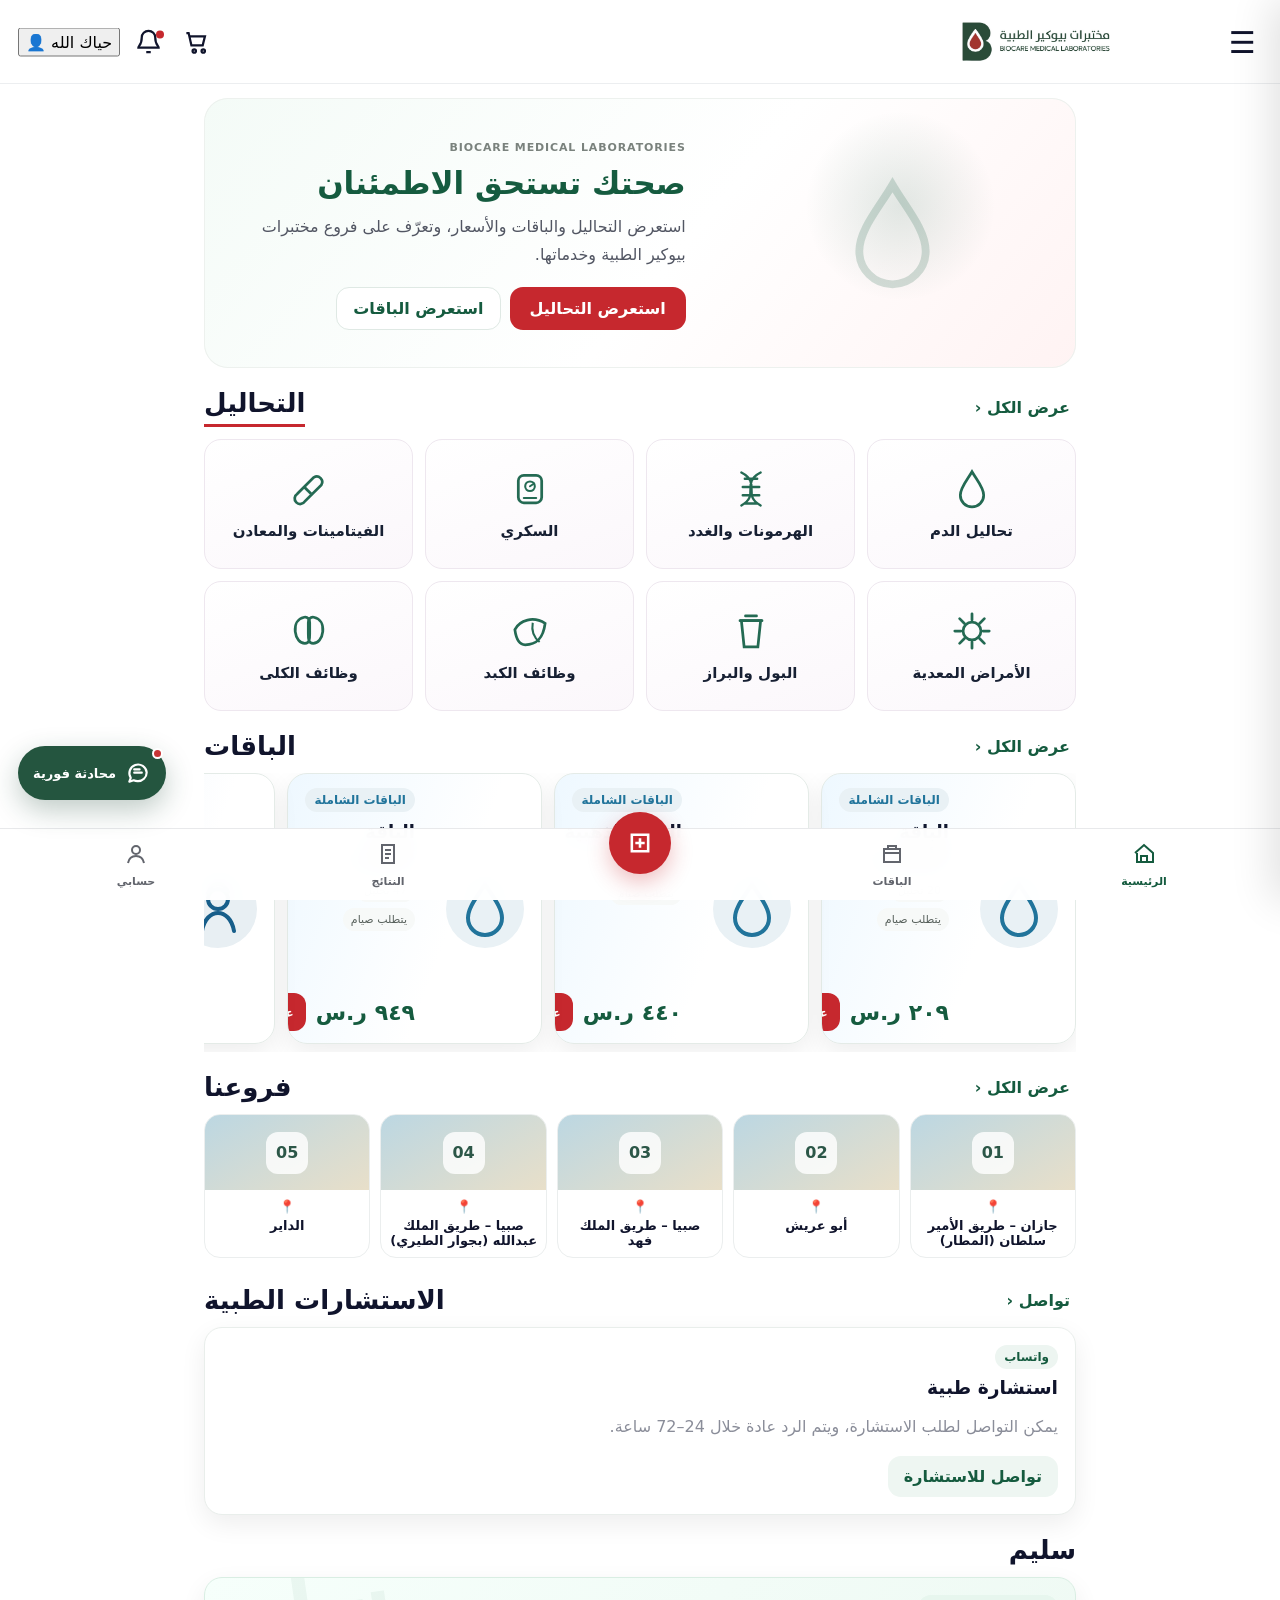
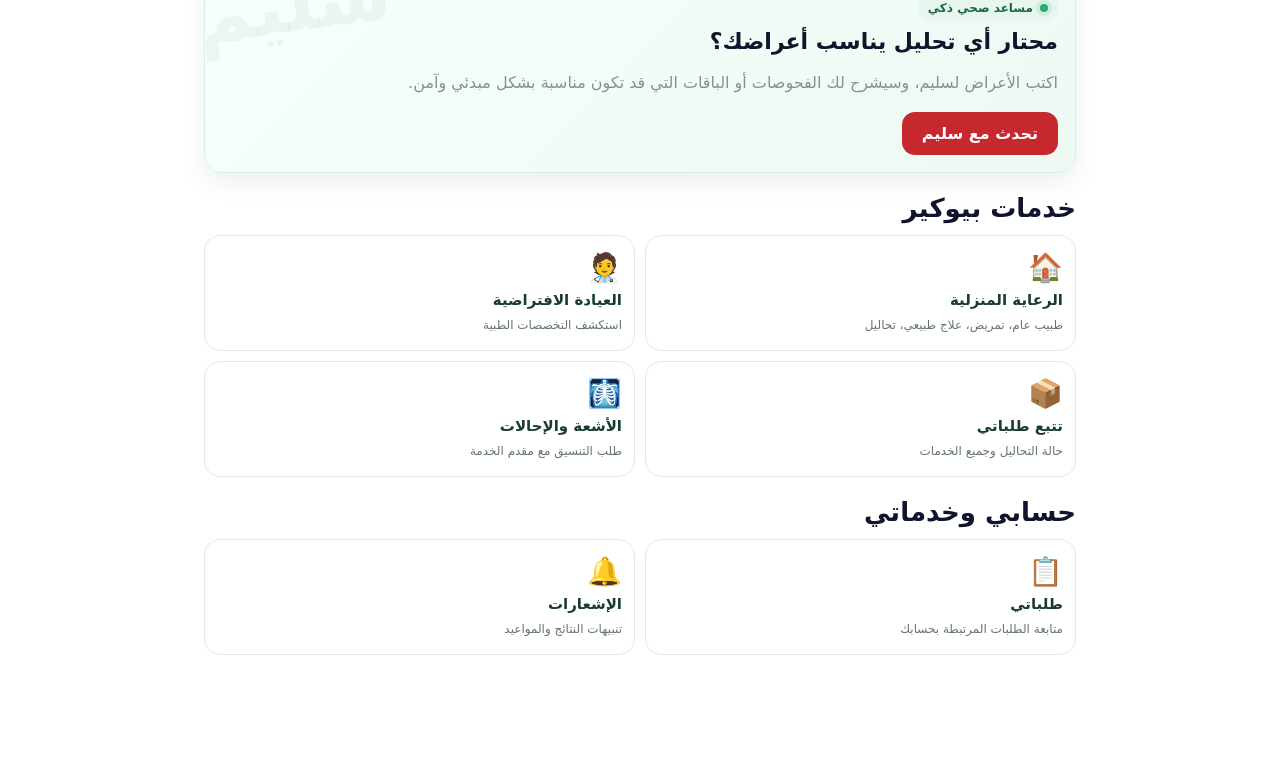
==== commit e3e7d564: "feat(patient): complete experience flow in index.html" ====
--- a/index.html
+++ b/index.html
@@ -1,9 +1,479 @@
-<!doctype html><html lang="ar" dir="rtl"><head><meta charset="utf-8"><meta name="viewport" content="width=device-width,initial-scale=1"><meta name="theme-color" content="#155b3f"><meta name="description" content="الموقع الرسمي لمختبرات بيوكير الطبية في المملكة العربية السعودية."><link rel="icon" type="image/png" sizes="192x192" href="icon-192.png"><link rel="stylesheet" href="corporate.css?v=2"><title>مختبرات بيوكير الطبية | Biocare Medical Laboratories</title></head><body><div class="topbar"><div class="wrap"><span>مختبرات بيوكير الطبية · Biocare Medical Laboratories</span><span>Saudi Arabia</span></div></div>
-<header><div class="wrap nav"><a class="brand" href="index.html"><img src="logo-full.png" alt="مختبرات بيوكير الطبية"></a><nav class="links" aria-label="التنقل الرئيسي"><a href="about.html">من نحن</a><a href="services.html">الخدمات</a><a href="contact.html">تواصل معنا</a></nav></div></header>
-<main>
-<section class="hero"><div class="wrap hero-grid"><div><span class="eyebrow">Healthcare Laboratory Services · Saudi Arabia</span><h1>مختبرات بيوكير الطبية</h1><p>Biocare Medical Laboratories provides laboratory testing and customer services in Saudi Arabia.</p><div style="display:flex;gap:10px;flex-wrap:wrap;margin-top:22px"><a class="btn primary" href="services.html">الخدمات</a><a class="btn" href="contact.html">تواصل معنا</a></div></div>
-<aside class="hero-card"><h2>Business Information</h2><div class="facts"><div class="fact"><span>Brand</span><b>Biocare Medical Laboratories</b></div><div class="fact"><span>Legal operator</span><b>مختبرات بيوكير الطبية</b></div><div class="fact"><span>Country</span><b>Saudi Arabia</b></div></div></aside></div></section>
-<section><div class="wrap"><div class="section-head"><h2>خدماتنا</h2><p>خدمات مخبرية وخدمة عملاء للأفراد والجهات.</p></div><div class="grid"><article class="card"><h3>الفحوص المخبرية</h3><p>تحاليل مخبرية روتينية وتخصصية بحسب الخدمات المتاحة.</p></article><article class="card"><h3>الباقات الصحية</h3><p>باقات فحوص صحية منظمة للأفراد.</p></article><article class="card"><h3>خدمة العملاء والجهات</h3><p>دعم للاستفسارات والخدمات والتعاقدات.</p></article></div></div></section>
-<section class="legal"><div class="wrap"><div class="section-head"><h2>معلومات المنشأة</h2><p>Biocare Medical Laboratories is a healthcare laboratory brand operating in Saudi Arabia.</p></div></div></section>
-<section><div class="wrap contact-grid"><div class="contact-box"><h2>التواصل</h2><a href="contact.html">بيانات التواصل الرسمية</a></div></div></section>
-</main><footer><div class="wrap footer-grid"><div><img src="logo-full.png" alt="Biocare" style="height:48px;filter:brightness(0) invert(1);opacity:.95"><p>Biocare Medical Laboratories — Saudi Arabia.</p></div><div><h4>روابط</h4><a href="about.html">من نحن</a><a href="services.html">الخدمات</a><a href="contact.html">التواصل</a></div><div><h4>السياسات</h4><a href="privacy.html">سياسة الخصوصية</a><a href="terms.html">الشروط والأحكام</a></div></div></footer></body></html>+<!doctype html>
+<html lang="ar" dir="rtl">
+<head>
+<meta charset="utf-8">
+<meta name="viewport" content="width=device-width,initial-scale=1,viewport-fit=cover">
+<meta name="theme-color" content="#ffffff">
+<meta name="apple-mobile-web-app-capable" content="yes">
+<meta name="apple-mobile-web-app-status-bar-style" content="default">
+<meta name="apple-mobile-web-app-title" content="Biocare">
+
+<link rel="apple-touch-icon" sizes="180x180" href="./apple-touch-icon.png">
+<link rel="apple-touch-icon-precomposed" sizes="180x180" href="./apple-touch-icon.png">
+<link rel="icon" type="image/png" sizes="192x192" href="./icon-192.png">
+<link rel="manifest" href="./manifest.webmanifest">
+
+<meta
+  name="description"
+  content="مختبرات بيوكير الطبية - التحاليل والباقات والحجز والنتائج والاستشارات"
+>
+
+<link rel="stylesheet" href="styles.css?v=10">
+<link rel="stylesheet" href="biocare-intro.css?v=1">
+
+<title>مختبرات بيوكير الطبية | Biocare</title>
+</head>
+
+<body>
+
+<div id="splash" class="splash">
+  <img
+    src="logo-full.png"
+    alt="مختبرات بيوكير الطبية"
+  >
+</div>
+
+<header class="app-header">
+
+  <div class="header-actions">
+
+    <button
+      class="header-account-btn"
+      id="headerAccountBtn"
+      type="button"
+      aria-label="حسابي"
+      onclick="go('profile')"
+    >
+      <span class="header-account-icon" aria-hidden="true">👤</span>
+      <span id="headerGreeting">حياك الله</span>
+    </button>
+
+    <button
+      class="icon-btn"
+      id="notifyBtn"
+      aria-label="الإشعارات"
+    >
+      <svg
+        class="header-symbol"
+        viewBox="0 0 24 24"
+        fill="none"
+        stroke="currentColor"
+        stroke-width="2"
+      >
+        <path d="M18 8a6 6 0 0 0-12 0c0 7-3 7-3 9h18c0-2-3-2-3-9"/>
+        <path d="M10 21h4"/>
+      </svg>
+
+      <span class="dot"></span>
+    </button>
+
+    <button
+      class="icon-btn"
+      id="cartBtn"
+      aria-label="السلة"
+    >
+      <svg
+        class="header-symbol"
+        viewBox="0 0 24 24"
+        fill="none"
+        stroke="currentColor"
+        stroke-width="2"
+      >
+        <path d="M3 4h2l2.5 11h10l2-8H6"/>
+        <circle cx="10" cy="20" r="1.5"/>
+        <circle cx="18" cy="20" r="1.5"/>
+      </svg>
+
+      <span
+        id="cartCount"
+        class="cart-count hidden"
+      >
+        0
+      </span>
+    </button>
+
+  </div>
+
+  <img
+    class="header-logo"
+    src="logo-full.png"
+    alt="مختبرات بيوكير الطبية"
+  >
+
+  <button
+    class="menu-btn"
+    id="menuBtn"
+    aria-label="القائمة"
+  >
+    ☰
+  </button>
+
+</header>
+
+<main id="app"></main>
+
+<button
+  class="instant-chat-btn"
+  type="button"
+  onclick="openInstantChat()"
+  aria-label="المحادثة الفورية"
+  title="المحادثة الفورية"
+>
+
+  <span
+    class="instant-chat-dot"
+    aria-hidden="true"
+  ></span>
+
+  <svg
+    viewBox="0 0 24 24"
+    aria-hidden="true"
+  >
+    <path
+      d="M20 11.5a8 8 0 0 1-8.4 8A9.6 9.6 0 0 1 8 18.7L4 20l1.3-3.5A8 8 0 1 1 20 11.5Z"
+      fill="none"
+      stroke="currentColor"
+      stroke-width="2"
+      stroke-linecap="round"
+      stroke-linejoin="round"
+    />
+
+    <path
+      d="M8.5 11.7h7M8.5 8.7h5"
+      fill="none"
+      stroke="currentColor"
+      stroke-width="2"
+      stroke-linecap="round"
+    />
+  </svg>
+
+  <span class="instant-chat-label">
+    محادثة فورية
+  </span>
+
+</button>
+
+<nav
+  class="bottom-nav"
+  aria-label="التنقل الرئيسي"
+>
+
+  <button
+    data-view="home"
+    class="nav-item active"
+  >
+    <span>
+      <svg
+        class="nav-svg"
+        viewBox="0 0 24 24"
+        fill="none"
+        stroke="currentColor"
+        stroke-width="2"
+      >
+        <path d="M3 11 12 3l9 8v9H5v-9"/>
+        <path d="M9 20v-6h6v6"/>
+      </svg>
+    </span>
+
+    <b>الرئيسية</b>
+  </button>
+
+  <button
+    data-view="packages"
+    class="nav-item"
+  >
+    <span>
+      <svg
+        class="nav-svg"
+        viewBox="0 0 24 24"
+        fill="none"
+        stroke="currentColor"
+        stroke-width="2"
+      >
+        <path d="M4 7h16v13H4z"/>
+        <path d="M8 7V4h8v3M4 11h16"/>
+      </svg>
+    </span>
+
+    <b>الباقات</b>
+  </button>
+
+  <button
+    data-view="booking"
+    class="nav-item booking-fab"
+    aria-label="الحجز"
+  >
+    <span>
+      <svg
+        class="nav-svg"
+        viewBox="0 0 24 24"
+        fill="none"
+        stroke="currentColor"
+        stroke-width="2.2"
+      >
+        <path d="M5 5h14v14H5z"/>
+        <path d="M8 12h8M12 8v8"/>
+      </svg>
+    </span>
+  </button>
+
+  <button
+    data-view="results"
+    class="nav-item"
+  >
+    <span>
+      <svg
+        class="nav-svg"
+        viewBox="0 0 24 24"
+        fill="none"
+        stroke="currentColor"
+        stroke-width="2"
+      >
+        <path d="M6 3h12v18H6z"/>
+        <path d="M9 8h6M9 12h6M9 16h4"/>
+      </svg>
+    </span>
+
+    <b>النتائج</b>
+  </button>
+
+  <button
+    data-view="profile"
+    class="nav-item"
+  >
+    <span>
+      <svg
+        class="nav-svg"
+        viewBox="0 0 24 24"
+        fill="none"
+        stroke="currentColor"
+        stroke-width="2"
+      >
+        <circle cx="12" cy="8" r="4"/>
+        <path d="M4 21c1-5 4-7 8-7s7 2 8 7"/>
+      </svg>
+    </span>
+
+    <b>حسابي</b>
+  </button>
+
+</nav>
+
+<div
+  class="drawer-backdrop hidden"
+  id="drawerBackdrop"
+></div>
+
+<aside
+  class="drawer"
+  id="drawer"
+  aria-hidden="true"
+>
+
+  <div class="drawer-head">
+
+    <img
+      src="logo-full.png"
+      alt="Biocare"
+    >
+
+    <button
+      id="drawerClose"
+      aria-label="إغلاق"
+    >
+      ✕
+    </button>
+
+  </div>
+
+  <div
+    class="drawer-scroll"
+    id="drawerMenu"
+  ></div>
+
+</aside>
+
+<div
+  class="modal hidden"
+  id="modal"
+>
+
+  <div class="sheet">
+
+    <button
+      id="modalClose"
+      class="sheet-close"
+      aria-label="إغلاق"
+    >
+      ✕
+    </button>
+
+    <div id="modalBody"></div>
+
+  </div>
+
+</div>
+
+<script src="catalog.js?v=9"></script>
+<script src="catalog-medical-details.js?v=5"></script>
+
+<script>
+
+window.BIOCARE_CATALOG_READY.then(() => {
+
+  const s =
+    document.createElement("script");
+
+  s.src =
+      "app.js?v=10";
+
+  s.onload = () => {
+
+    const details =
+      document.createElement("script");
+
+    details.src =
+      "catalog-details-ui.js?v=5";
+
+    document.body.appendChild(
+      details
+    );
+
+    const p =
+      document.createElement("script");
+
+    p.src =
+      "profile.js?v=3";
+
+    p.onload = () => {
+
+      const a =
+        document.createElement("script");
+
+      a.src =
+        "saleem.js?v=2";
+
+      a.onload = () => {
+
+        const x =
+          document.createElement("script");
+
+        x.src =
+          "services.js?v=1";
+
+        x.onload = () => {
+
+          const cloud =
+            document.createElement("script");
+
+          cloud.src =
+            "biocare-cloud.js?v=3";
+
+          cloud.onload = () => {
+
+            const geo =
+              document.createElement("script");
+
+            geo.src =
+              "biocare-location.js?v=2";
+
+            geo.onload = () => {
+
+              const live =
+                document.createElement("script");
+
+              live.src =
+                "biocare-team-provider.js?v=1";
+
+              live.onload = () => {
+
+                const cms =
+                  document.createElement("script");
+
+                cms.src =
+                  "biocare-cms.js?v=22";
+
+                document.body.appendChild(
+                  cms
+                );
+
+              };
+
+              document.body.appendChild(
+                live
+              );
+
+            };
+
+            document.body.appendChild(
+              geo
+            );
+
+          };
+
+          document.body.appendChild(
+            cloud
+          );
+
+        };
+
+        document.body.appendChild(
+          x
+        );
+
+      };
+
+      document.body.appendChild(
+        a
+      );
+
+    };
+
+    document.body.appendChild(
+      p
+    );
+
+  };
+
+  document.body.appendChild(
+    s
+  );
+
+}).catch(e => {
+
+  console.error(e);
+
+  document.getElementById(
+    "app"
+  ).innerHTML =
+    "<div style=\"padding:24px\">تعذر تحميل بيانات التطبيق. حدّث الصفحة.</div>";
+
+});
+
+</script>
+
+<script>
+
+if (
+  "serviceWorker" in navigator
+) {
+
+  window.addEventListener(
+    "load",
+    () =>
+      navigator.serviceWorker
+        .register("./sw.js")
+        .catch(() => {})
+  );
+
+}
+
+</script>
+
+<script src="biocare-intro.js?v=1"></script>
+
+<script src="biocare-booking.js?v=8"></script>
+<script src="biocare-payment-ui.js?v=2"></script>
+
+</body>
+</html>
--- a/styles.css
+++ b/styles.css
@@ -0,0 +1,263 @@
+
+:root{
+ --green:#155b3f;--green2:#0e4632;--red:#c6282e;--ink:#10142c;--muted:#8a8d99;
+ --bg:#ffffff;--soft:#fbf7fb;--softg:#f3f7f5;--line:#eceef0;--shadow:0 9px 26px rgba(0,0,0,.07);
+ --radius:22px;
+}
+*{box-sizing:border-box}
+html,body{margin:0;background:#fff;color:var(--ink);font-family:system-ui,-apple-system,"SF Arabic","Segoe UI",Arial,sans-serif}
+body{padding-bottom:98px}
+button,input,select,textarea{font:inherit}
+button{cursor:pointer}
+.hidden{display:none!important}
+.splash{position:fixed;inset:0;background:#fff;display:grid;place-items:center;z-index:999;transition:.35s}
+.splash img{width:min(82vw,460px);height:auto}
+.splash.hide{opacity:0;pointer-events:none}
+
+.app-header{height:84px;padding:calc(10px + env(safe-area-inset-top)) 18px 10px;display:grid;grid-template-columns:1fr minmax(180px,340px) 1fr;align-items:center;border-bottom:1px solid var(--line);background:#fff;position:sticky;top:0;z-index:40}
+.header-actions{display:flex;gap:9px;justify-self:start;direction:ltr;position:absolute;left:18px;top:50%;transform:translateY(-50%)}
+.icon-btn,.menu-btn{border:0;background:transparent;font-size:26px;position:relative;color:var(--ink)}
+.dot{position:absolute;width:8px;height:8px;background:var(--red);border-radius:50%;right:4px;top:3px}
+.header-logo{max-width:100%;height:48px;object-fit:contain;justify-self:center}
+.menu-btn{justify-self:end;font-size:30px;position:absolute;right:18px;top:50%;transform:translateY(-50%)}
+
+#app{max-width:900px;margin:auto;padding-bottom:14px}
+.hero{margin:14px 14px 0;border-radius:24px;background:linear-gradient(135deg,#eef7f3 0%,#fff 60%,#fff6f6 100%);overflow:hidden;min-height:250px;display:grid;grid-template-columns:1fr 1.18fr;align-items:stretch;position:relative;box-shadow:inset 0 0 0 1px #edf1ee}
+.hero-art{min-height:250px;background:radial-gradient(circle at 45% 30%,#d8efe5 0,transparent 28%),linear-gradient(155deg,#f2fbf6,#e8f0ed);position:relative}
+.hero-art:before{content:"⚕";font-size:128px;color:rgba(21,91,63,.20);position:absolute;left:50%;top:50%;transform:translate(-50%,-50%)}
+.hero-copy{padding:34px 24px;text-align:right;align-self:center}
+.hero-copy h1{margin:0 0 9px;color:var(--green);font-size:32px;line-height:1.3}
+.hero-copy p{margin:0 0 18px;line-height:1.75;color:#525663}
+.primary{background:var(--red);color:white;border:0;border-radius:13px;padding:12px 20px;font-weight:800}
+.secondary{background:#eef6f2;color:var(--green);border:0;border-radius:13px;padding:11px 16px;font-weight:800}
+.ghost{background:white;color:var(--green);border:1px solid #dfe9e4;border-radius:13px;padding:11px 16px;font-weight:800}
+.section{padding:20px 14px 0}
+.section-head{display:flex;align-items:center;justify-content:space-between;margin-bottom:12px}
+.section-head h2{margin:0;font-size:26px}
+.section-head .under{border-bottom:3px solid var(--red);padding-bottom:6px}
+.viewall{color:var(--green);border:0;background:transparent;font-weight:800}
+.tabs{display:flex;gap:28px;border-bottom:2px solid #eee;margin-bottom:15px;justify-content:flex-start}
+.tab{border:0;background:transparent;padding:11px 8px;font-size:21px;color:#b7b7b7}
+.tab.active{color:#111;border-bottom:3px solid var(--red)}
+
+.category-grid{display:grid;grid-template-columns:repeat(4,1fr);gap:12px}
+.category-card{background:linear-gradient(150deg,#fff,#fbf4fb);border:1px solid #f2ebf2;border-radius:17px;min-height:130px;padding:16px 8px;text-align:center}
+.category-card .emoji{font-size:35px;display:block;margin-bottom:9px}
+.category-card strong{font-size:15px;line-height:1.35}
+
+.branch-row{display:grid;grid-auto-flow:column;grid-auto-columns:minmax(120px,1fr);gap:10px;overflow-x:auto;padding-bottom:7px}
+.branch-card{border-radius:16px;overflow:hidden;border:1px solid #ebeeee;background:white;min-width:120px}
+.branch-photo{height:75px;background:linear-gradient(145deg,#91c2d8,#e8d1aa);position:relative}
+.branch-photo:after{content:"🏢";font-size:35px;position:absolute;inset:0;display:grid;place-items:center}
+.branch-name{padding:9px 8px;text-align:center;font-size:13px;font-weight:800}
+.branch-name:before{content:"📍";display:block;margin-bottom:4px}
+
+.cards{display:grid;grid-template-columns:repeat(auto-fit,minmax(210px,1fr));gap:12px}
+.card{border:1px solid #e9eeeb;background:white;border-radius:18px;padding:17px;box-shadow:var(--shadow)}
+.card h3{margin:8px 0}.muted{color:var(--muted);line-height:1.6}.price{font-size:23px;color:var(--green);font-weight:900}
+.chip{display:inline-block;padding:5px 9px;border-radius:999px;background:#edf5f1;color:var(--green);font-size:12px;font-weight:800}
+.row{display:flex;align-items:center;justify-content:space-between;gap:10px;flex-wrap:wrap}
+
+.bottom-nav{position:fixed;bottom:0;left:0;right:0;background:rgba(255,255,255,.97);backdrop-filter:blur(14px);border-top:1px solid #e8e9eb;display:grid;grid-template-columns:repeat(5,1fr);padding:9px 10px calc(8px + env(safe-area-inset-bottom));z-index:60}
+.nav-item{border:0;background:transparent;color:#62656d;display:grid;place-items:center;gap:2px;min-height:54px}
+.nav-item span{font-size:23px}.nav-item b{font-size:11px}.nav-item.active{color:var(--green)}
+.booking-fab{width:62px;height:62px;min-height:62px;border-radius:50%;background:var(--red);color:#fff;justify-self:center;margin-top:-26px;box-shadow:0 8px 22px rgba(198,40,46,.3)}
+.booking-fab span{font-size:27px}
+
+.drawer-backdrop{position:fixed;inset:0;background:rgba(7,13,22,.55);z-index:80}
+.drawer{position:fixed;top:0;right:0;bottom:0;width:min(88vw,390px);background:#fff;z-index:90;transform:translateX(102%);transition:.25s ease;box-shadow:-16px 0 40px rgba(0,0,0,.12);padding-top:env(safe-area-inset-top)}
+.drawer.open{transform:none}
+.drawer-head{height:98px;display:flex;align-items:center;justify-content:space-between;padding:14px 18px;border-bottom:1px solid #eee}
+.drawer-head img{width:240px;max-width:75%;height:66px;object-fit:contain}
+.drawer-head button{border:0;background:#f5f5f5;border-radius:50%;width:34px;height:34px}
+.drawer-scroll{height:calc(100% - 98px);overflow:auto;padding:8px 14px 28px}
+.drawer-group{padding:8px 0;border-bottom:1px solid #eceff0}
+.drawer-title{font-size:12px;color:#999;margin:8px 8px 3px}
+.drawer-item{width:100%;display:grid;grid-template-columns:32px 1fr 24px;align-items:center;gap:8px;border:0;background:transparent;padding:11px 8px;text-align:right;color:#13172d;border-radius:12px}
+.drawer-item:hover{background:#f5f8f6}.drawer-icon{font-size:20px;color:var(--green)}.drawer-arrow{color:#9a9da4}
+.drawer-item.danger{color:#9f3135}.drawer-item.danger .drawer-icon{color:#9f3135}
+
+.modal{position:fixed;inset:0;background:rgba(5,10,17,.5);z-index:100;display:flex;align-items:flex-end;justify-content:center}
+.sheet{background:#fff;width:100%;max-width:680px;max-height:90vh;overflow:auto;border-radius:26px 26px 0 0;padding:22px 17px calc(28px + env(safe-area-inset-bottom));position:relative}
+.sheet-close{position:absolute;left:15px;top:14px;border:0;background:#f4f4f4;border-radius:50%;width:34px;height:34px}
+.notice{background:#fff6df;border:1px solid #eedcaf;border-radius:15px;padding:13px;line-height:1.7}
+.success{background:#e8f5ed;color:#185a40;padding:13px;border-radius:14px}
+label{display:block;margin-top:12px;font-weight:800}
+input,select,textarea{width:100%;border:1px solid #d4d9d6;border-radius:13px;padding:13px;margin-top:6px;background:white}
+.list{display:grid;gap:10px}
+.chat-bubble{background:#f0f6f3;padding:11px 13px;border-radius:14px 14px 3px 14px;width:86%;margin-inline-start:auto}
+.chat-bubble.doctor{background:#faf1f1;border-radius:14px 14px 14px 3px;margin-inline-start:0}
+.rx{border:1px solid #dfe8e3;border-radius:18px;padding:16px;background:#fff}
+.rx-head{display:flex;justify-content:space-between;gap:10px;align-items:flex-start}
+.rx-title{color:var(--green);font-size:19px;font-weight:900}
+.kpis{display:grid;grid-template-columns:repeat(3,1fr);gap:10px}
+.kpi{padding:15px 8px;border-radius:16px;background:#f5f8f6;text-align:center}.kpi strong{display:block;font-size:23px;color:var(--green)}
+.admin-link{text-align:center;margin:32px 0;color:#777;font-size:12px}
+.admin-link a{color:var(--green)}
+
+@media(max-width:620px){
+ .app-header{grid-template-columns:1fr minmax(150px,230px) 1fr}
+ .header-logo{height:42px}
+ .hero{grid-template-columns:42% 58%;min-height:220px}
+ .hero-art{min-height:220px}.hero-copy{padding:24px 15px}.hero-copy h1{font-size:25px}.hero-copy p{font-size:13px}
+ .category-grid{gap:9px}.category-card{min-height:116px;padding:13px 5px}.category-card .emoji{font-size:30px}.category-card strong{font-size:12.5px}
+}
+
+
+/* --- Biocare V4 catalog + package artwork --- */
+body{background:#fff}
+.hero{margin:14px 14px 0;min-height:270px;grid-template-columns:42% 58%;background:linear-gradient(130deg,#f4fbf7 0%,#ffffff 55%,#fff3f3 100%)}
+.hero-visual{position:relative;min-height:270px;background:radial-gradient(circle at 52% 40%,rgba(21,91,63,.13),transparent 38%)}
+.hero-medical-mark{position:absolute;inset:0;display:grid;place-items:center;color:var(--green)}
+.hero-medical-mark svg{width:125px;height:125px;opacity:.18}
+.eyebrow{font-size:11px;letter-spacing:.08em;color:#7a827d;font-weight:800}
+.hero-copy{padding:30px 24px}
+.hero-copy h1{font-size:31px;margin-top:8px}
+.hero-actions{display:flex;gap:9px;flex-wrap:wrap}
+.cat-icon{width:44px;height:44px;display:grid;place-items:center;margin:0 auto 10px;color:#246a53}
+.cat-icon svg{width:44px;height:44px}
+.category-card{border:1px solid #eee7ef;background:linear-gradient(160deg,#fff,#fbf7fb);color:#172033}
+.category-card strong{color:#172033}
+
+.count-badge{display:inline-flex;align-items:center;justify-content:center;background:#edf5f1;color:var(--green);border-radius:999px;padding:6px 10px;font-size:12px;font-weight:800}
+.notice.compact{padding:10px 12px;font-size:13px;margin-bottom:12px}
+.catalog-tools{display:grid;grid-template-columns:1fr 220px;gap:10px;margin:12px 0 16px}
+.catalog-tools input,.catalog-tools select{margin:0;background:#fff}
+.catalog-grid{grid-template-columns:repeat(auto-fit,minmax(220px,1fr))}
+.test-card{display:flex;flex-direction:column;gap:7px}
+.test-card h3{margin:2px 0;font-size:18px}
+.en-name{direction:ltr;text-align:right;color:#6b7179;font-size:12px;margin:0;word-break:break-word}
+.official-badge{display:inline-flex;background:#fff5e8;color:#8a5e13;border:1px solid #f0dfbf;border-radius:999px;padding:4px 8px;font-size:11px;font-weight:800}
+.micro-note{font-size:12px;color:#737b83;line-height:1.55}
+.price.on-request{font-size:15px;color:#8b6b26}
+.empty,.more-card{grid-column:1/-1;text-align:center;padding:24px;color:#737b83}
+.button-wrap{display:flex;gap:8px;flex-wrap:wrap;margin-top:12px}
+
+.featured-packages{display:grid;grid-auto-flow:column;grid-auto-columns:minmax(255px,72%);gap:12px;overflow-x:auto;padding-bottom:8px}
+.package-grid{display:grid;grid-template-columns:repeat(auto-fit,minmax(265px,1fr));gap:15px}
+.package-card{border:1px solid #e8ece9;border-radius:20px;background:#fff;overflow:hidden;box-shadow:var(--shadow)}
+.package-image-btn{padding:0;border:0;background:transparent;width:100%;display:block}
+.package-art{display:block;width:100%;aspect-ratio:5/3;object-fit:cover;background:#f5f7f5}
+.package-card-body{padding:14px}
+.package-card-body h3{font-size:19px;margin:8px 0 10px}
+.package-meta{display:flex;gap:7px;flex-wrap:wrap;margin-bottom:12px}
+.package-meta span{font-size:11px;background:#f5f7f6;color:#58615c;border-radius:999px;padding:5px 8px}
+.package-detail-art{width:100%;border-radius:18px;display:block;margin-bottom:16px}
+.detail-head{display:flex;gap:12px;align-items:flex-start;justify-content:space-between;flex-wrap:wrap}
+.detail-head h2{margin:7px 0 0}
+.detail-price{font-size:25px;font-weight:900;color:var(--green)}
+.detail-facts{display:grid;grid-template-columns:1fr 1fr;gap:10px;margin:16px 0}
+.detail-facts>div{background:#f5f8f6;border-radius:14px;padding:12px}
+.detail-facts b{display:block;color:var(--green);font-size:17px;margin-bottom:4px}
+.detail-facts span{font-size:11px;color:#7a7e83}
+.vat-line{font-size:12px;color:#7d6c50;background:#fff8ea;border:1px solid #f0dfbf;padding:9px 11px;border-radius:12px;margin-bottom:14px}
+.component-list{display:grid;gap:8px;max-height:360px;overflow:auto;padding-left:3px}
+.component-list>div{display:grid;grid-template-columns:28px 1fr;gap:9px;align-items:center;background:#f7f9f8;border-radius:12px;padding:9px}
+.component-list>div span{width:25px;height:25px;border-radius:50%;display:grid;place-items:center;background:#e5f0eb;color:var(--green);font-size:11px;font-weight:800}
+.component-list bdi{direction:ltr;text-align:right;font-size:13px}
+.detail-actions{display:flex;gap:8px;flex-wrap:wrap;margin-top:16px}
+
+.cart-list{display:grid;gap:8px;margin-bottom:12px}
+.cart-row{display:flex;align-items:center;justify-content:space-between;gap:12px;background:#f8faf9;border-radius:12px;padding:10px}
+.remove-btn{border:0;background:#fff0f0;color:#a03439;border-radius:10px;padding:7px 10px}
+.cart-total{display:flex;justify-content:space-between;align-items:center;border-top:1px solid #eceeed;padding-top:12px;margin-top:10px}
+.cart-total strong{font-size:23px;color:var(--green)}
+.result-table{width:100%;border-collapse:collapse;margin-top:12px}
+.result-table td{padding:9px;border-bottom:1px solid #eee}
+.app-toast{position:fixed;left:50%;bottom:112px;transform:translate(-50%,20px);opacity:0;background:#14231d;color:#fff;border-radius:999px;padding:10px 16px;z-index:200;font-size:13px;transition:.2s;box-shadow:0 8px 25px rgba(0,0,0,.18)}
+.app-toast.show{opacity:1;transform:translate(-50%,0)}
+
+.branch-photo{display:grid;place-items:center;background:linear-gradient(150deg,#bcd7e2,#e8dfc9)}
+.branch-photo span{display:grid;place-items:center;width:42px;height:42px;border-radius:12px;background:rgba(255,255,255,.82);font-weight:900;color:#2c5748}
+.branch-photo:after{display:none}
+
+.drawer-item{font-size:16px}
+.drawer-icon{width:28px;height:28px;border:1px solid #e1e7e3;border-radius:9px;display:grid;place-items:center;font-size:13px;font-weight:800;color:var(--green);background:#f8fbf9}
+.drawer-item.danger .drawer-icon{color:#9f3135;background:#fff7f7;border-color:#f0dddd}
+
+.header-logo{max-width:280px}
+#cartBtn{position:relative}
+.cart-count{position:absolute;top:-6px;right:-8px;min-width:18px;height:18px;border-radius:999px;background:var(--red);color:#fff;font-size:10px;font-weight:800;display:grid;place-items:center;padding:0 4px}
+
+@media(max-width:620px){
+ .hero{grid-template-columns:38% 62%;min-height:230px}
+ .hero-visual{min-height:230px}.hero-copy{padding:20px 14px}.hero-copy h1{font-size:25px}
+ .catalog-tools{grid-template-columns:1fr}.catalog-grid{grid-template-columns:1fr 1fr}
+ .test-card h3{font-size:15px}.test-card .price{font-size:17px}
+ .package-grid{grid-template-columns:1fr 1fr;gap:10px}
+ .package-card-body{padding:10px}.package-card-body h3{font-size:15px}.package-card .price{font-size:18px}
+ .package-meta span{font-size:10px}
+ .detail-facts{grid-template-columns:1fr}
+}
+@media(max-width:430px){
+ .catalog-grid,.package-grid{grid-template-columns:1fr}
+ .featured-packages{grid-auto-columns:86%}
+ .hero{grid-template-columns:34% 66%}.hero-copy h1{font-size:22px}.hero-copy p{font-size:12px}
+}
+
+
+/* --- Biocare V5 compact package experience --- */
+.packages-section{padding-top:14px}
+.package-search-tools{margin-bottom:10px}
+.quick-filters{display:flex;gap:8px;overflow-x:auto;padding:0 0 12px;scrollbar-width:none}
+.quick-filters::-webkit-scrollbar{display:none}
+.quick-filter{flex:0 0 auto;border:1px solid #e1e9e5;background:#f6faf8;color:#486158;border-radius:999px;padding:9px 14px;font-size:12px;font-weight:800;white-space:nowrap}
+.quick-filter.active{background:var(--green);border-color:var(--green);color:#fff}
+.compact-package-grid{grid-template-columns:1fr;gap:12px}
+.compact-package{display:grid;grid-template-columns:112px 1fr;align-items:stretch;min-height:166px;padding:0;background:linear-gradient(110deg,var(--pack-bg),#fff 62%);border-color:#e4ebe7;overflow:hidden}
+.package-icon-wrap{border:0;background:transparent;display:grid;place-items:center;padding:18px;min-height:166px;color:var(--pack-accent);position:relative}
+.package-icon-wrap:before{content:"";position:absolute;width:78px;height:78px;border-radius:50%;background:color-mix(in srgb,var(--pack-accent) 10%,white)}
+.package-icon-wrap svg{width:64px;height:64px;position:relative;z-index:1}
+.compact-package .package-card-body{padding:14px 14px 12px 6px;display:flex;flex-direction:column;min-width:0}
+.compact-package .chip{align-self:flex-start;background:color-mix(in srgb,var(--pack-accent) 10%,white);color:var(--pack-accent)}
+.compact-package h3{font-size:18px;line-height:1.45;margin:7px 0 8px;color:#11182f}
+.compact-package .package-meta{margin:0 0 10px;gap:6px}
+.compact-package .package-meta span{font-size:11px;padding:5px 8px;background:rgba(247,249,248,.95)}
+.package-footer{margin-top:auto;display:flex;align-items:center;justify-content:space-between;gap:10px}
+.package-price{font-size:22px;font-weight:900;color:var(--green);white-space:nowrap;direction:rtl}
+.package-details-btn{border:0;background:var(--red);color:#fff;border-radius:12px;padding:9px 12px;font-size:12px;font-weight:800;white-space:nowrap}
+.package-details-btn span{font-size:17px;vertical-align:-1px;margin-right:3px}
+.package-detail-visual{display:flex;align-items:center;gap:14px;border-radius:18px;padding:15px;background:linear-gradient(110deg,var(--pack-bg),#fff);margin-bottom:13px}
+.detail-package-icon{width:72px;height:72px;border-radius:50%;display:grid;place-items:center;background:color-mix(in srgb,var(--pack-accent) 10%,white);color:var(--pack-accent);flex:0 0 auto}
+.detail-package-icon svg{width:48px;height:48px}
+.package-detail-visual h2{font-size:21px;margin:7px 0 0;line-height:1.4}
+.detail-head{justify-content:flex-end;margin-bottom:8px}
+.detail-price{font-size:27px;white-space:nowrap}
+
+.header-symbol{width:27px;height:27px;display:block}
+.nav-svg{width:24px;height:24px;display:block}
+.booking-fab .nav-svg{width:28px;height:28px}
+
+@media(max-width:620px){
+ .package-search-tools{grid-template-columns:1fr}
+ .compact-package{grid-template-columns:94px 1fr;min-height:154px}
+ .package-icon-wrap{min-height:154px;padding:12px}
+ .package-icon-wrap:before{width:68px;height:68px}.package-icon-wrap svg{width:54px;height:54px}
+ .compact-package .package-card-body{padding:12px 12px 10px 4px}
+ .compact-package h3{font-size:17px}
+ .package-price{font-size:21px}
+ .package-details-btn{padding:9px 10px}
+}
+@media(max-width:390px){
+ .compact-package{grid-template-columns:82px 1fr}
+ .package-icon-wrap:before{width:60px;height:60px}.package-icon-wrap svg{width:47px;height:47px}
+ .compact-package h3{font-size:16px}
+ .package-price{font-size:19px}.package-details-btn{font-size:11px}
+}
+
+/* Keep the mobile menu clear of the centered laboratory logo. */
+@media(max-width:620px){
+ .app-header{display:block}
+ .header-actions{position:absolute;left:18px;top:50%;transform:translateY(-50%);z-index:1}
+ .header-logo{position:absolute;left:50%;top:50%;transform:translate(-50%,-50%);width:min(190px,calc(100vw - 170px));max-width:min(190px,calc(100vw - 170px));height:42px;object-fit:contain}
+ .menu-btn{position:absolute;right:18px;top:50%;transform:translateY(-50%);width:40px;height:42px;display:grid;place-items:center;z-index:1}
+}
+
+
+/* --- Biocare V8 floating instant chat --- */
+.instant-chat-btn{position:fixed;left:18px;bottom:calc(100px + env(safe-area-inset-bottom));z-index:115;border:0;background:#24553f;color:#fff;height:54px;min-width:54px;border-radius:999px;padding:0 15px;display:flex;align-items:center;gap:9px;box-shadow:0 10px 28px rgba(25,70,52,.28);font-family:inherit;font-weight:800;cursor:pointer}
+.instant-chat-btn svg{width:26px;height:26px;flex:0 0 auto}
+.instant-chat-label{font-size:13px;white-space:nowrap}
+.instant-chat-dot{position:absolute;top:2px;right:3px;width:11px;height:11px;border-radius:50%;background:#c73535;border:2px solid #fff}
+.instant-chat-btn:active{transform:scale(.97)}
+@media(max-width:430px){.instant-chat-btn{width:56px;min-width:56px;height:56px;padding:0;justify-content:center}.instant-chat-label{display:none}.instant-chat-btn svg{width:28px;height:28px}}
--- a/biocare-intro.css
+++ b/biocare-intro.css
@@ -0,0 +1,4 @@
+#biocareIntro{position:fixed;inset:0;z-index:2147483647;background:#071c16;display:flex;align-items:center;justify-content:center}
+#biocareIntro video{width:100%;height:100%;object-fit:cover}
+#biocareIntro .biocare-intro-skip{position:absolute;top:calc(env(safe-area-inset-top,0px) + 20px);left:20px;border:1px solid #ffffff80;background:#0009;color:white;border-radius:24px;padding:10px 18px;font:600 15px system-ui;cursor:pointer}
+#biocareIntro .biocare-intro-skip[hidden]{display:none}
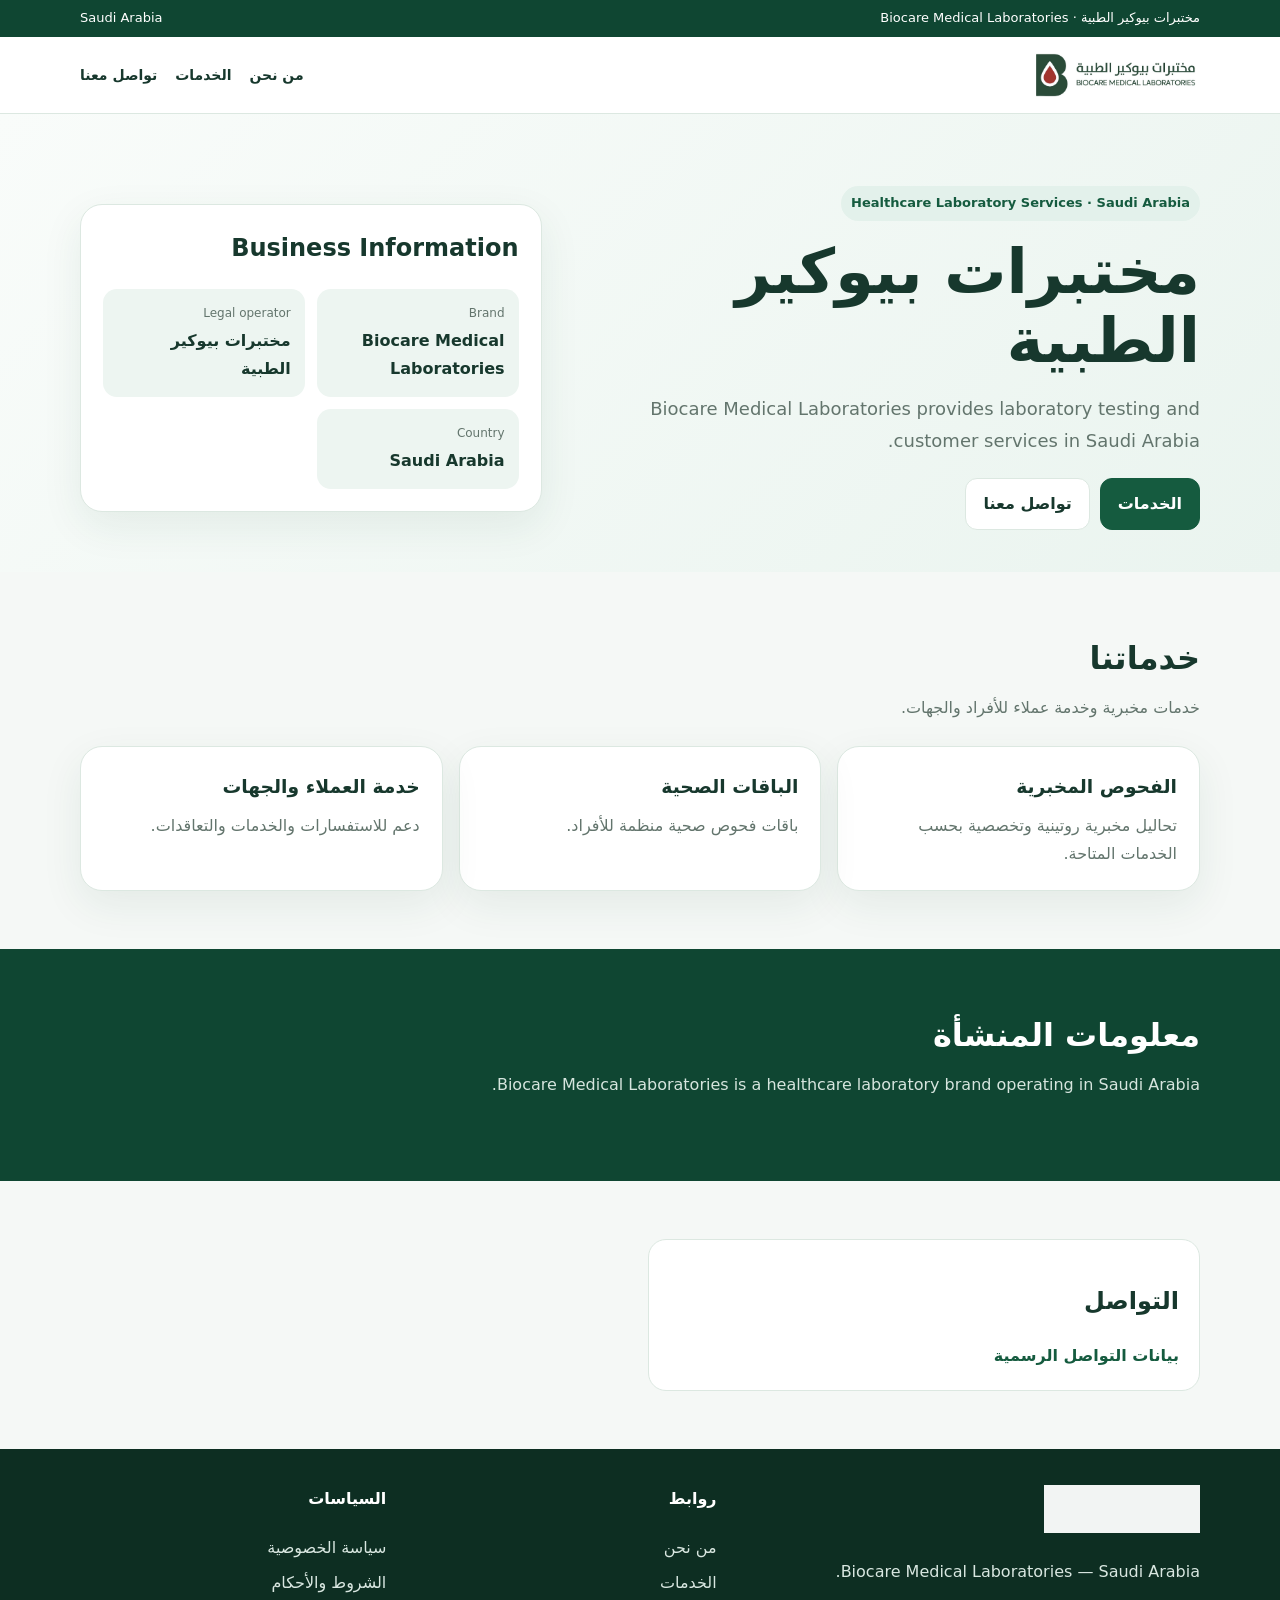
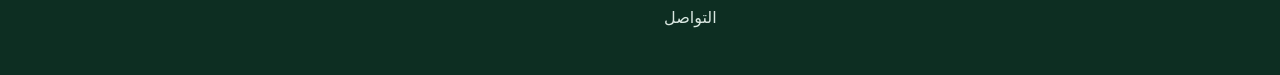
==== commit 36b7ed87: "fix: route recovery callbacks to reset page" ====
--- a/index.html
+++ b/index.html
@@ -1,479 +1,9 @@
-<!doctype html>
-<html lang="ar" dir="rtl">
-<head>
-<meta charset="utf-8">
-<meta name="viewport" content="width=device-width,initial-scale=1,viewport-fit=cover">
-<meta name="theme-color" content="#ffffff">
-<meta name="apple-mobile-web-app-capable" content="yes">
-<meta name="apple-mobile-web-app-status-bar-style" content="default">
-<meta name="apple-mobile-web-app-title" content="Biocare">
-
-<link rel="apple-touch-icon" sizes="180x180" href="./apple-touch-icon.png">
-<link rel="apple-touch-icon-precomposed" sizes="180x180" href="./apple-touch-icon.png">
-<link rel="icon" type="image/png" sizes="192x192" href="./icon-192.png">
-<link rel="manifest" href="./manifest.webmanifest">
-
-<meta
-  name="description"
-  content="مختبرات بيوكير الطبية - التحاليل والباقات والحجز والنتائج والاستشارات"
->
-
-<link rel="stylesheet" href="styles.css?v=10">
-<link rel="stylesheet" href="biocare-intro.css?v=1">
-
-<title>مختبرات بيوكير الطبية | Biocare</title>
-</head>
-
-<body>
-
-<div id="splash" class="splash">
-  <img
-    src="logo-full.png"
-    alt="مختبرات بيوكير الطبية"
-  >
-</div>
-
-<header class="app-header">
-
-  <div class="header-actions">
-
-    <button
-      class="header-account-btn"
-      id="headerAccountBtn"
-      type="button"
-      aria-label="حسابي"
-      onclick="go('profile')"
-    >
-      <span class="header-account-icon" aria-hidden="true">👤</span>
-      <span id="headerGreeting">حياك الله</span>
-    </button>
-
-    <button
-      class="icon-btn"
-      id="notifyBtn"
-      aria-label="الإشعارات"
-    >
-      <svg
-        class="header-symbol"
-        viewBox="0 0 24 24"
-        fill="none"
-        stroke="currentColor"
-        stroke-width="2"
-      >
-        <path d="M18 8a6 6 0 0 0-12 0c0 7-3 7-3 9h18c0-2-3-2-3-9"/>
-        <path d="M10 21h4"/>
-      </svg>
-
-      <span class="dot"></span>
-    </button>
-
-    <button
-      class="icon-btn"
-      id="cartBtn"
-      aria-label="السلة"
-    >
-      <svg
-        class="header-symbol"
-        viewBox="0 0 24 24"
-        fill="none"
-        stroke="currentColor"
-        stroke-width="2"
-      >
-        <path d="M3 4h2l2.5 11h10l2-8H6"/>
-        <circle cx="10" cy="20" r="1.5"/>
-        <circle cx="18" cy="20" r="1.5"/>
-      </svg>
-
-      <span
-        id="cartCount"
-        class="cart-count hidden"
-      >
-        0
-      </span>
-    </button>
-
-  </div>
-
-  <img
-    class="header-logo"
-    src="logo-full.png"
-    alt="مختبرات بيوكير الطبية"
-  >
-
-  <button
-    class="menu-btn"
-    id="menuBtn"
-    aria-label="القائمة"
-  >
-    ☰
-  </button>
-
-</header>
-
-<main id="app"></main>
-
-<button
-  class="instant-chat-btn"
-  type="button"
-  onclick="openInstantChat()"
-  aria-label="المحادثة الفورية"
-  title="المحادثة الفورية"
->
-
-  <span
-    class="instant-chat-dot"
-    aria-hidden="true"
-  ></span>
-
-  <svg
-    viewBox="0 0 24 24"
-    aria-hidden="true"
-  >
-    <path
-      d="M20 11.5a8 8 0 0 1-8.4 8A9.6 9.6 0 0 1 8 18.7L4 20l1.3-3.5A8 8 0 1 1 20 11.5Z"
-      fill="none"
-      stroke="currentColor"
-      stroke-width="2"
-      stroke-linecap="round"
-      stroke-linejoin="round"
-    />
-
-    <path
-      d="M8.5 11.7h7M8.5 8.7h5"
-      fill="none"
-      stroke="currentColor"
-      stroke-width="2"
-      stroke-linecap="round"
-    />
-  </svg>
-
-  <span class="instant-chat-label">
-    محادثة فورية
-  </span>
-
-</button>
-
-<nav
-  class="bottom-nav"
-  aria-label="التنقل الرئيسي"
->
-
-  <button
-    data-view="home"
-    class="nav-item active"
-  >
-    <span>
-      <svg
-        class="nav-svg"
-        viewBox="0 0 24 24"
-        fill="none"
-        stroke="currentColor"
-        stroke-width="2"
-      >
-        <path d="M3 11 12 3l9 8v9H5v-9"/>
-        <path d="M9 20v-6h6v6"/>
-      </svg>
-    </span>
-
-    <b>الرئيسية</b>
-  </button>
-
-  <button
-    data-view="packages"
-    class="nav-item"
-  >
-    <span>
-      <svg
-        class="nav-svg"
-        viewBox="0 0 24 24"
-        fill="none"
-        stroke="currentColor"
-        stroke-width="2"
-      >
-        <path d="M4 7h16v13H4z"/>
-        <path d="M8 7V4h8v3M4 11h16"/>
-      </svg>
-    </span>
-
-    <b>الباقات</b>
-  </button>
-
-  <button
-    data-view="booking"
-    class="nav-item booking-fab"
-    aria-label="الحجز"
-  >
-    <span>
-      <svg
-        class="nav-svg"
-        viewBox="0 0 24 24"
-        fill="none"
-        stroke="currentColor"
-        stroke-width="2.2"
-      >
-        <path d="M5 5h14v14H5z"/>
-        <path d="M8 12h8M12 8v8"/>
-      </svg>
-    </span>
-  </button>
-
-  <button
-    data-view="results"
-    class="nav-item"
-  >
-    <span>
-      <svg
-        class="nav-svg"
-        viewBox="0 0 24 24"
-        fill="none"
-        stroke="currentColor"
-        stroke-width="2"
-      >
-        <path d="M6 3h12v18H6z"/>
-        <path d="M9 8h6M9 12h6M9 16h4"/>
-      </svg>
-    </span>
-
-    <b>النتائج</b>
-  </button>
-
-  <button
-    data-view="profile"
-    class="nav-item"
-  >
-    <span>
-      <svg
-        class="nav-svg"
-        viewBox="0 0 24 24"
-        fill="none"
-        stroke="currentColor"
-        stroke-width="2"
-      >
-        <circle cx="12" cy="8" r="4"/>
-        <path d="M4 21c1-5 4-7 8-7s7 2 8 7"/>
-      </svg>
-    </span>
-
-    <b>حسابي</b>
-  </button>
-
-</nav>
-
-<div
-  class="drawer-backdrop hidden"
-  id="drawerBackdrop"
-></div>
-
-<aside
-  class="drawer"
-  id="drawer"
-  aria-hidden="true"
->
-
-  <div class="drawer-head">
-
-    <img
-      src="logo-full.png"
-      alt="Biocare"
-    >
-
-    <button
-      id="drawerClose"
-      aria-label="إغلاق"
-    >
-      ✕
-    </button>
-
-  </div>
-
-  <div
-    class="drawer-scroll"
-    id="drawerMenu"
-  ></div>
-
-</aside>
-
-<div
-  class="modal hidden"
-  id="modal"
->
-
-  <div class="sheet">
-
-    <button
-      id="modalClose"
-      class="sheet-close"
-      aria-label="إغلاق"
-    >
-      ✕
-    </button>
-
-    <div id="modalBody"></div>
-
-  </div>
-
-</div>
-
-<script src="catalog.js?v=9"></script>
-<script src="catalog-medical-details.js?v=5"></script>
-
-<script>
-
-window.BIOCARE_CATALOG_READY.then(() => {
-
-  const s =
-    document.createElement("script");
-
-  s.src =
-      "app.js?v=10";
-
-  s.onload = () => {
-
-    const details =
-      document.createElement("script");
-
-    details.src =
-      "catalog-details-ui.js?v=5";
-
-    document.body.appendChild(
-      details
-    );
-
-    const p =
-      document.createElement("script");
-
-    p.src =
-      "profile.js?v=3";
-
-    p.onload = () => {
-
-      const a =
-        document.createElement("script");
-
-      a.src =
-        "saleem.js?v=2";
-
-      a.onload = () => {
-
-        const x =
-          document.createElement("script");
-
-        x.src =
-          "services.js?v=1";
-
-        x.onload = () => {
-
-          const cloud =
-            document.createElement("script");
-
-          cloud.src =
-            "biocare-cloud.js?v=3";
-
-          cloud.onload = () => {
-
-            const geo =
-              document.createElement("script");
-
-            geo.src =
-              "biocare-location.js?v=2";
-
-            geo.onload = () => {
-
-              const live =
-                document.createElement("script");
-
-              live.src =
-                "biocare-team-provider.js?v=1";
-
-              live.onload = () => {
-
-                const cms =
-                  document.createElement("script");
-
-                cms.src =
-                  "biocare-cms.js?v=22";
-
-                document.body.appendChild(
-                  cms
-                );
-
-              };
-
-              document.body.appendChild(
-                live
-              );
-
-            };
-
-            document.body.appendChild(
-              geo
-            );
-
-          };
-
-          document.body.appendChild(
-            cloud
-          );
-
-        };
-
-        document.body.appendChild(
-          x
-        );
-
-      };
-
-      document.body.appendChild(
-        a
-      );
-
-    };
-
-    document.body.appendChild(
-      p
-    );
-
-  };
-
-  document.body.appendChild(
-    s
-  );
-
-}).catch(e => {
-
-  console.error(e);
-
-  document.getElementById(
-    "app"
-  ).innerHTML =
-    "<div style=\"padding:24px\">تعذر تحميل بيانات التطبيق. حدّث الصفحة.</div>";
-
-});
-
-</script>
-
-<script>
-
-if (
-  "serviceWorker" in navigator
-) {
-
-  window.addEventListener(
-    "load",
-    () =>
-      navigator.serviceWorker
-        .register("./sw.js")
-        .catch(() => {})
-  );
-
-}
-
-</script>
-
-<script src="biocare-intro.js?v=1"></script>
-
-<script src="biocare-booking.js?v=8"></script>
-<script src="biocare-payment-ui.js?v=2"></script>
-
-</body>
-</html>
+<!doctype html><html lang="ar" dir="rtl"><head><meta charset="utf-8"><meta name="viewport" content="width=device-width,initial-scale=1"><meta name="theme-color" content="#155b3f"><meta name="description" content="الموقع الرسمي لمختبرات بيوكير الطبية في المملكة العربية السعودية."><link rel="icon" type="image/png" sizes="192x192" href="icon-192.png"><link rel="stylesheet" href="corporate.css?v=2"><script>(function(){var hash=new URLSearchParams(location.hash.slice(1)),query=new URLSearchParams(location.search);var recovery=hash.get("type")==="recovery"||query.get("type")==="recovery"||hash.has("access_token")||query.has("code");if(recovery){location.replace("reset-password.html"+location.search+location.hash);}})();</script><title>مختبرات بيوكير الطبية | Biocare Medical Laboratories</title></head><body><div class="topbar"><div class="wrap"><span>مختبرات بيوكير الطبية · Biocare Medical Laboratories</span><span>Saudi Arabia</span></div></div>
+<header><div class="wrap nav"><a class="brand" href="index.html"><img src="logo-full.png" alt="مختبرات بيوكير الطبية"></a><nav class="links" aria-label="التنقل الرئيسي"><a href="about.html">من نحن</a><a href="services.html">الخدمات</a><a href="contact.html">تواصل معنا</a></nav></div></header>
+<main>
+<section class="hero"><div class="wrap hero-grid"><div><span class="eyebrow">Healthcare Laboratory Services · Saudi Arabia</span><h1>مختبرات بيوكير الطبية</h1><p>Biocare Medical Laboratories provides laboratory testing and customer services in Saudi Arabia.</p><div style="display:flex;gap:10px;flex-wrap:wrap;margin-top:22px"><a class="btn primary" href="services.html">الخدمات</a><a class="btn" href="contact.html">تواصل معنا</a></div></div>
+<aside class="hero-card"><h2>Business Information</h2><div class="facts"><div class="fact"><span>Brand</span><b>Biocare Medical Laboratories</b></div><div class="fact"><span>Legal operator</span><b>مختبرات بيوكير الطبية</b></div><div class="fact"><span>Country</span><b>Saudi Arabia</b></div></div></aside></div></section>
+<section><div class="wrap"><div class="section-head"><h2>خدماتنا</h2><p>خدمات مخبرية وخدمة عملاء للأفراد والجهات.</p></div><div class="grid"><article class="card"><h3>الفحوص المخبرية</h3><p>تحاليل مخبرية روتينية وتخصصية بحسب الخدمات المتاحة.</p></article><article class="card"><h3>الباقات الصحية</h3><p>باقات فحوص صحية منظمة للأفراد.</p></article><article class="card"><h3>خدمة العملاء والجهات</h3><p>دعم للاستفسارات والخدمات والتعاقدات.</p></article></div></div></section>
+<section class="legal"><div class="wrap"><div class="section-head"><h2>معلومات المنشأة</h2><p>Biocare Medical Laboratories is a healthcare laboratory brand operating in Saudi Arabia.</p></div></div></section>
+<section><div class="wrap contact-grid"><div class="contact-box"><h2>التواصل</h2><a href="contact.html">بيانات التواصل الرسمية</a></div></div></section>
+</main><footer><div class="wrap footer-grid"><div><img src="logo-full.png" alt="Biocare" style="height:48px;filter:brightness(0) invert(1);opacity:.95"><p>Biocare Medical Laboratories — Saudi Arabia.</p></div><div><h4>روابط</h4><a href="about.html">من نحن</a><a href="services.html">الخدمات</a><a href="contact.html">التواصل</a></div><div><h4>السياسات</h4><a href="privacy.html">سياسة الخصوصية</a><a href="terms.html">الشروط والأحكام</a></div></div></footer></body></html>
--- a/corporate.css
+++ b/corporate.css
@@ -0,0 +1,10 @@
+:root{--green:#155b3f;--green2:#0f4632;--red:#c6282e;--ink:#17382d;--muted:#63756d;--bg:#f5f8f6;--line:#dce8e1;--soft:#edf5f1;--white:#fff;--shadow:0 14px 42px rgba(20,72,53,.08)}
+*{box-sizing:border-box}html{scroll-behavior:smooth}body{margin:0;background:var(--bg);color:var(--ink);font-family:system-ui,-apple-system,"SF Arabic","Segoe UI",Arial,sans-serif;line-height:1.75}a{color:inherit}img{max-width:100%}
+.wrap{width:min(1120px,calc(100% - 32px));margin:auto}.topbar{background:var(--green2);color:#fff;font-size:13px}.topbar .wrap{display:flex;justify-content:space-between;gap:18px;align-items:center;padding:7px 0}.topbar a{text-decoration:none}
+header{position:sticky;top:0;z-index:20;background:rgba(255,255,255,.97);backdrop-filter:blur(12px);border-bottom:1px solid var(--line)}.nav{display:flex;align-items:center;gap:22px;min-height:76px}.brand{display:flex;align-items:center;gap:12px;text-decoration:none;margin-left:auto}.brand img{height:52px;width:auto}.links{display:flex;gap:18px;align-items:center}.links a{text-decoration:none;font-weight:700;font-size:14px}.cta,.btn{display:inline-flex;align-items:center;justify-content:center;gap:8px;border-radius:12px;padding:11px 17px;text-decoration:none;font-weight:800;border:1px solid var(--line);background:#fff}.cta,.btn.primary{background:var(--green);color:#fff;border-color:var(--green)}.btn.light{background:var(--soft);border-color:transparent;color:var(--green)}
+.hero{padding:72px 0 42px;background:linear-gradient(135deg,#f9fcfa 0%,#eaf4ef 100%)}.hero-grid{display:grid;grid-template-columns:1.15fr .85fr;gap:34px;align-items:center}.eyebrow{display:inline-block;background:#e3f1eb;color:var(--green);padding:6px 10px;border-radius:999px;font-size:13px;font-weight:900}.hero h1{font-size:clamp(34px,5vw,62px);line-height:1.12;margin:16px 0}.hero p{font-size:18px;color:var(--muted);max-width:700px}.hero-card,.card{background:#fff;border:1px solid var(--line);border-radius:22px;padding:22px;box-shadow:var(--shadow)}.hero-card h2{margin-top:0}.facts{display:grid;grid-template-columns:1fr 1fr;gap:12px}.fact{background:var(--soft);border-radius:14px;padding:14px}.fact span{display:block;color:var(--muted);font-size:12px}.fact b{display:block;margin-top:3px}
+section{padding:58px 0}.section-head{max-width:720px;margin-bottom:24px}.section-head h2{font-size:32px;margin:0 0 8px}.section-head p{color:var(--muted);margin:0}.grid{display:grid;grid-template-columns:repeat(3,1fr);gap:16px}.card h3{margin:2px 0 8px}.card p{margin:0;color:var(--muted)}.icon{width:42px;height:42px;border-radius:12px;background:var(--soft);display:grid;place-items:center;color:var(--green);font-weight:900;margin-bottom:12px}
+.branch-grid{display:grid;grid-template-columns:repeat(2,1fr);gap:14px}.branch{background:#fff;border:1px solid var(--line);border-radius:16px;padding:18px}.branch h3{margin:0 0 4px}.branch p{margin:0;color:var(--muted)}.notice{background:#fff7e8;border:1px solid #efdfba;border-radius:16px;padding:15px}
+.legal{background:var(--green2);color:#fff}.legal .card{box-shadow:none}.legal .section-head p{color:#d6e5de}.legal-grid{display:grid;grid-template-columns:1fr 1fr;gap:18px}.legal-card{background:rgba(255,255,255,.08);border:1px solid rgba(255,255,255,.18);border-radius:18px;padding:20px}.legal-card span{display:block;color:#cce0d7;font-size:13px}.legal-card b{font-size:18px}
+footer{background:#0d2e22;color:#d9e7e1;padding:36px 0}.footer-grid{display:grid;grid-template-columns:1.2fr .8fr .8fr;gap:24px}.footer-grid h4{color:#fff;margin-top:0}.footer-grid a{display:block;color:#d9e7e1;text-decoration:none;margin:7px 0}.small{font-size:12px;color:#9db8ad}.page-hero{padding:50px 0 28px;background:#eef6f2}.page-hero h1{margin:0 0 10px;font-size:40px}.content{max-width:860px}.content h2{margin-top:34px}.content p,.content li{color:#435b51}.contact-grid{display:grid;grid-template-columns:1fr 1fr;gap:16px}.contact-box{background:#fff;border:1px solid var(--line);border-radius:18px;padding:20px}.contact-box a{text-decoration:none;font-weight:800;color:var(--green)}
+@media(max-width:820px){.links{display:none}.nav{min-height:68px}.brand img{height:44px}.hero{padding-top:42px}.hero-grid,.legal-grid,.footer-grid,.contact-grid{grid-template-columns:1fr}.grid{grid-template-columns:1fr}.branch-grid{grid-template-columns:1fr}.facts{grid-template-columns:1fr 1fr}.topbar .wrap{display:block;text-align:center}.topbar .wrap span:last-child{display:none}}
